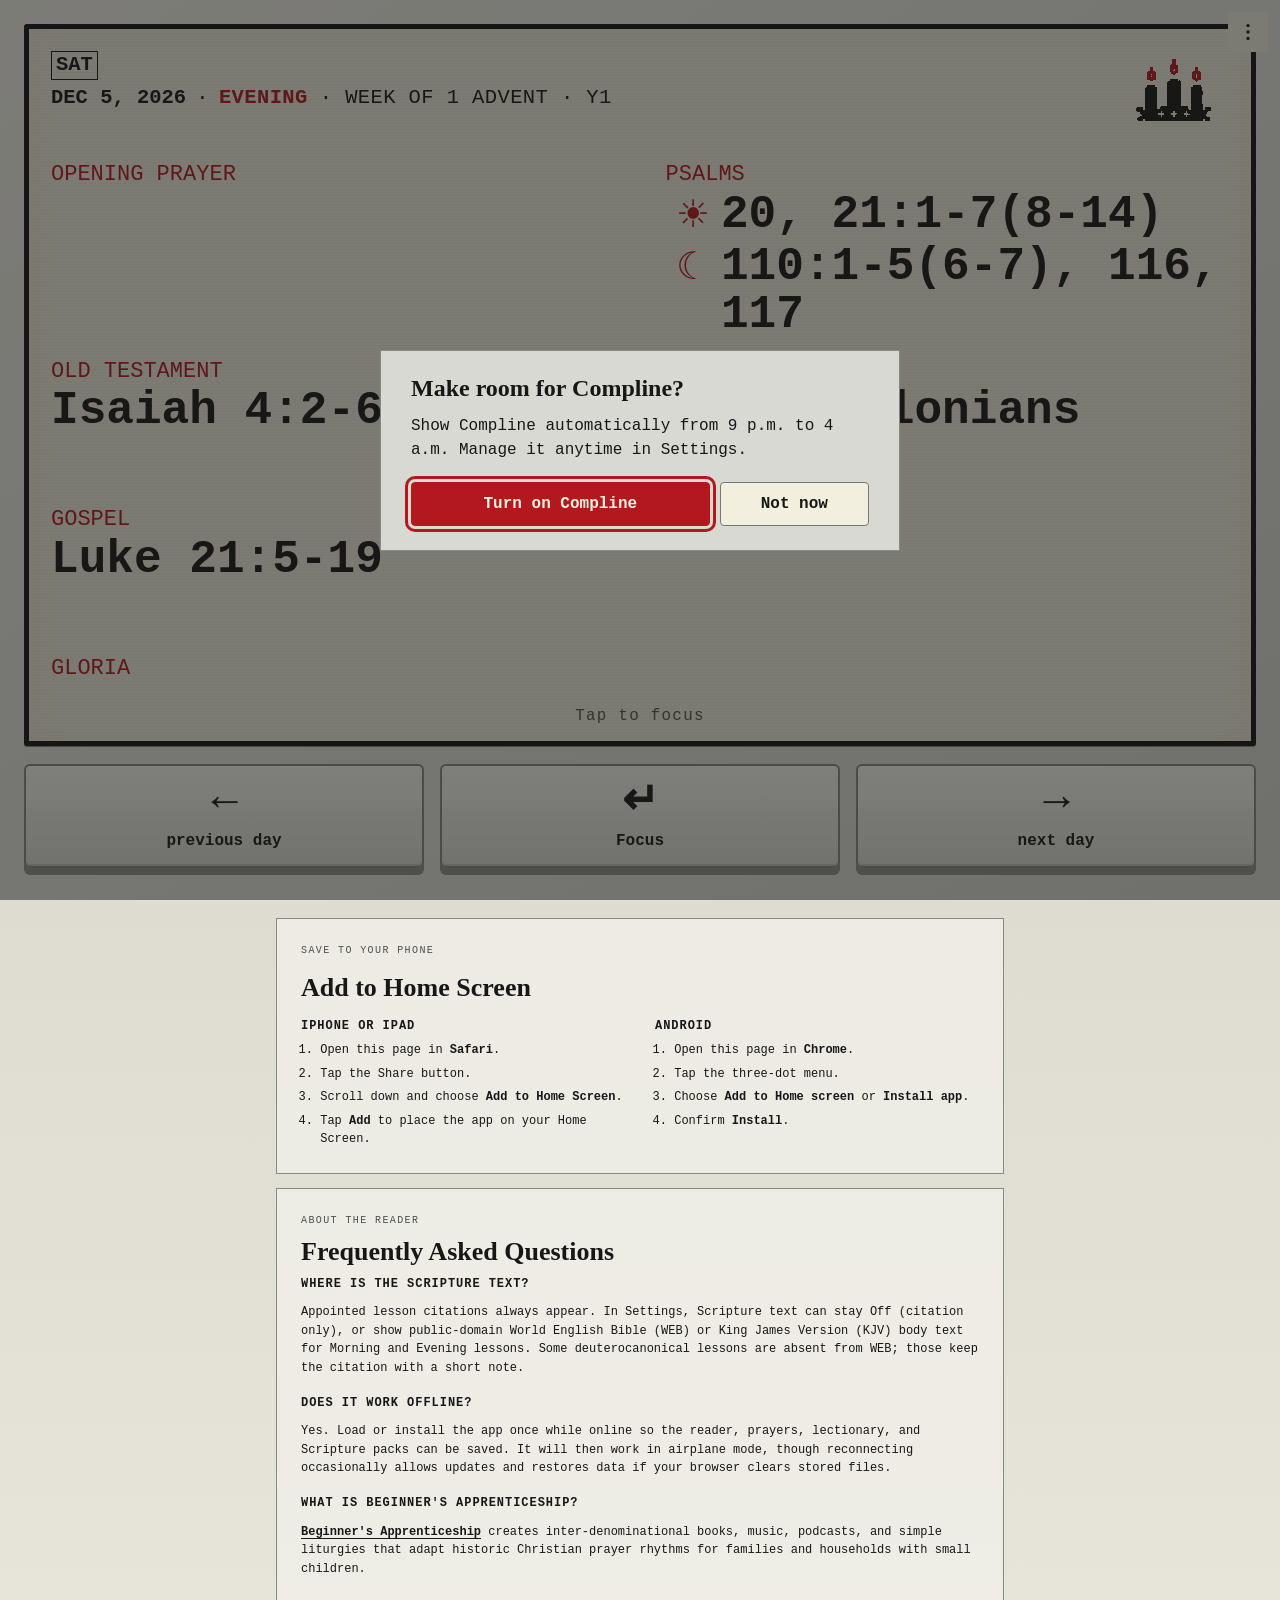
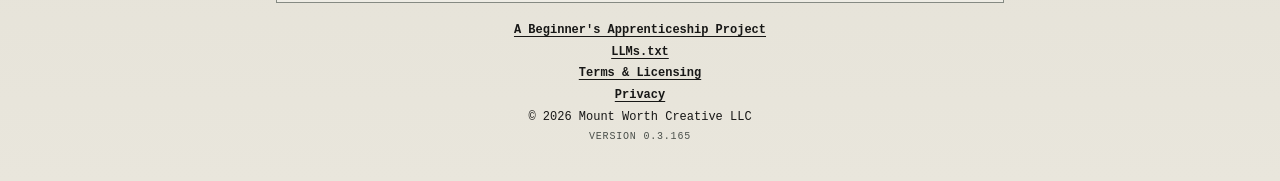
==== index.html @ 28594f00 "fix: keep the site footer reachable under the reader The footer lived inside the hidden settings pag" ====
<!doctype html>
<html lang="en">
<head>
  <meta charset="utf-8">
  <meta name="viewport" content="width=device-width,initial-scale=1,viewport-fit=cover">
  <meta name="theme-color" content="#171716">
  <meta name="apple-mobile-web-app-capable" content="yes">
  <meta name="apple-mobile-web-app-status-bar-style" content="black">
  <meta name="apple-mobile-web-app-title" content="Simple Liturgy">
  <script>
    (() => {
      try {
        const standalone = window.matchMedia("(display-mode: standalone)").matches
          || window.matchMedia("(display-mode: fullscreen)").matches
          || window.navigator.standalone === true;
        if (standalone) document.documentElement.dataset.standalone = "";
      } catch {}
    })();
  </script>
  <meta name="description" content="Read the BCP 1979 Daily Office lectionary and daily prayers in a focused, offline-ready web app.">
  <link rel="canonical" href="https://simpleliturgy.com/">
  <meta property="og:type" content="website">
  <meta property="og:site_name" content="Simple Liturgy">
  <meta property="og:title" content="Simple Liturgy | BCP 1979 Daily Office Reader">
  <meta property="og:description" content="Read the BCP 1979 Daily Office lectionary and daily prayers in a focused, offline-ready web app.">
  <meta property="og:url" content="https://simpleliturgy.com/">
  <meta property="og:image" content="https://simpleliturgy.com/assets/og-simple-liturgy.png?v=3">
  <meta property="og:image:type" content="image/png">
  <meta property="og:image:width" content="1200">
  <meta property="og:image:height" content="630">
  <meta property="og:image:alt" content="Simplified Simple Liturgy reader showing Psalms, Old Testament, New Testament, and Gospel citations">
  <meta name="twitter:card" content="summary_large_image">
  <meta name="twitter:title" content="Simple Liturgy | BCP 1979 Daily Office Reader">
  <meta name="twitter:description" content="Read the BCP 1979 Daily Office lectionary and daily prayers in a focused, offline-ready web app.">
  <meta name="twitter:image" content="https://simpleliturgy.com/assets/og-simple-liturgy.png?v=3">
  <meta name="twitter:image:alt" content="Simplified Simple Liturgy reader showing Psalms, Old Testament, New Testament, and Gospel citations">
  <title>Simple Liturgy | BCP 1979 Daily Office Reader</title>
  <link rel="manifest" href="./manifest.webmanifest?v=0.3.165">
  <link rel="apple-touch-icon" sizes="180x180" href="./apple-touch-icon.png?v=0.3.165">
  <link rel="icon" href="./icon.svg?v=0.3.165" type="image/svg+xml">
  <link rel="stylesheet" href="./design-tokens.css?v=0.3.165">
  <link rel="stylesheet" href="./app.css?v=0.3.165">
</head>
<body>
  <div class="ios-pwa-status-strip" aria-hidden="true"></div>
  <svg class="reader-art-filters" width="0" height="0" aria-hidden="true" focusable="false">
    <defs>
      <filter id="reader-art-palette" x="-10%" y="-10%" width="120%" height="120%" color-interpolation-filters="sRGB">
        <feColorMatrix in="SourceGraphic" type="matrix" values="
          0 0 0 0 0
          0 0 0 0 0
          0 0 0 0 0
          3 -1.5 -1.5 0 0
        " result="red-chroma"/>
        <feComponentTransfer in="red-chroma" result="red-class">
          <feFuncA type="discrete" tableValues="0 1 1 1 1"/>
        </feComponentTransfer>
        <feComposite in="red-class" in2="SourceAlpha" operator="in" result="red-mask"/>
        <feComposite in="SourceAlpha" in2="red-mask" operator="out" result="ink-mask"/>
        <feFlood class="reader-art-ink-color" result="ink-color"/>
        <feComposite in="ink-color" in2="ink-mask" operator="in" result="ink-layer"/>
        <feFlood class="reader-art-red-color" result="red-color"/>
        <feComposite in="red-color" in2="red-mask" operator="in" result="red-layer"/>
        <feMerge>
          <feMergeNode in="ink-layer"/>
          <feMergeNode in="red-layer"/>
        </feMerge>
      </filter>
    </defs>
  </svg>
  <main class="app-shell" id="settings-page" hidden>
    <header class="app-bar">
      <div>
        <p class="eyebrow">BCP 1979 · Daily Office</p>
        <h1>Simple Liturgy</h1>
      </div>
      <div class="app-actions">
        <button class="icon-button" id="install-button" type="button" hidden>Save app</button>
        <button class="icon-button reader-launch" id="open-reader-button" type="button">Open reader</button>
      </div>
    </header>

    <section class="feast-browser" id="feast-browser" aria-labelledby="feast-browser-title" hidden>
      <header class="feast-browser-header">
        <button class="icon-button feast-browser-back" id="close-feast-browser" type="button">← Settings</button>
        <div>
          <p class="eyebrow">Liturgical calendar</p>
          <h2 id="feast-browser-title">Upcoming feast days</h2>
        </div>
      </header>
      <p class="feast-browser-intro">Browse church feasts and major seasonal days from today forward. Choose one to open its readings in the reader.</p>
      <div class="feast-list" id="feast-list"></div>
      <p class="settings-note" id="feast-list-status" role="status"></p>
    </section>

    <section class="settings-card appearance-settings" aria-labelledby="appearance-title">
      <p class="eyebrow">Preferences</p>
      <h2 id="appearance-title">Appearance</h2>
      <fieldset class="settings-options theme-options">
        <legend>Color theme</legend>
        <label><input type="radio" name="theme" value="light"> <span>Light</span></label>
        <label><input type="radio" name="theme" value="dark"> <span>Dark</span></label>
        <label><input type="radio" name="theme" value="system" checked> <span>System</span></label>
      </fieldset>
      <p class="settings-note">System follows your device appearance automatically.</p>
    </section>

    <section class="settings-card timed-office-settings" aria-labelledby="liturgies-settings-title">
      <p class="eyebrow" id="liturgies-settings-title">Liturgies</p>
      <div class="timed-office-options">
        <div class="timed-office-option prayer-format-settings" aria-labelledby="prayer-format-title">
          <h2 id="prayer-format-title">Morning and Evening Prayer</h2>
          <p class="settings-note">Choose one format for both offices. Noonday and Compline remain separate below.</p>
          <fieldset class="settings-options prayer-format-options">
            <legend>Morning and Evening Prayer format</legend>
            <label><input type="radio" name="prayer-format" value="simple" checked> <span>Simple</span></label>
            <label><input type="radio" name="prayer-format" value="full"> <span>Traditional</span></label>
          </fieldset>
          <p class="settings-note">Simple keeps the concise prayer-and-readings backbone.</p>
          <p class="settings-note">Traditional follows the complete Rite II office automatically, including an offline copy when it is ready.</p>
          <p class="settings-note" id="prayer-format-status" aria-live="polite" hidden></p>
          <div class="prayer-format-previews" aria-label="Preview Simple and Traditional Morning and Evening Prayer">
            <div class="prayer-format-preview-group" role="group" aria-label="Preview Simple Morning and Evening Prayer">
              <p class="prayer-format-preview-label">Preview Simple</p>
              <button class="settings-action" id="preview-simple-morning" type="button" aria-label="Preview Simple Morning">Morning</button>
              <button class="settings-action" id="preview-simple-evening" type="button" aria-label="Preview Simple Evening">Evening</button>
            </div>
            <div class="prayer-format-preview-group" role="group" aria-label="Preview Traditional Morning and Evening Prayer">
              <p class="prayer-format-preview-label">Preview Traditional</p>
              <button class="settings-action" id="preview-traditional-morning" type="button" aria-label="Preview Traditional Morning">Morning</button>
              <button class="settings-action" id="preview-traditional-evening" type="button" aria-label="Preview Traditional Evening">Evening</button>
            </div>
          </div>
          <button class="settings-action" id="retry-full-office" type="button" hidden>Retry Traditional Office</button>
        </div>
        <div class="timed-office-option">
          <label class="settings-switch" for="noonday-enabled">
            <span class="settings-switch-copy">
              <strong>Use Noonday Prayer</strong>
              <span>Automatically show it from 10:00 a.m. to 2:00 p.m. in your device’s local time.</span>
            </span>
            <input id="noonday-enabled" type="checkbox" role="switch">
          </label>
          <p class="settings-note">Follows the <a href="https://www.bcponline.org/DailyOffice/noonday.html" target="_blank" rel="noopener noreferrer">BCP 1979 Order of Service for Noonday</a>.</p>
          <button class="settings-action" id="preview-noonday" type="button">Preview</button>
        </div>
        <div class="timed-office-option">
          <label class="settings-switch" for="compline-enabled">
            <span class="settings-switch-copy">
              <strong>Use Compline</strong>
              <span>Automatically show it from 9:00 p.m. to 4:00 a.m. in your device’s local time.</span>
            </span>
            <input id="compline-enabled" type="checkbox" role="switch">
          </label>
          <p class="settings-note">Follows the <a href="https://www.bcponline.org/DailyOffice/compline.html" target="_blank" rel="noopener noreferrer">BCP 1979 Order for Compline</a>.</p>
          <button class="settings-action" id="preview-compline" type="button">Preview</button>
        </div>
      </div>
    </section>

    <section class="settings-card scripture-settings" id="scripture-settings" aria-labelledby="scripture-settings-title">
      <p class="eyebrow">Reader</p>
      <h2 id="scripture-settings-title">Scripture text</h2>
      <fieldset class="settings-options scripture-options">
        <legend>Scripture translation</legend>
        <label><input type="radio" name="scripture-mode" value="off" checked> <span>Off</span></label>
        <label><input type="radio" name="scripture-mode" value="web"> <span>Simple (WEB)</span></label>
        <label><input type="radio" name="scripture-mode" value="kjv"> <span>Traditional (KJV)</span></label>
      </fieldset>
      <p class="settings-note">Applies to Morning and Evening appointed Psalms and lessons in both Simple and Traditional Prayer. Off keeps the citation only. WEB and KJV stay available offline after install. When Scripture is on, Psalm body text follows morning/evening by time of day; overview grouping still follows your Psalm display setting. Pages auto-fit the screen; tap the edges to turn pages.</p>
    </section>

    <section class="settings-card psalm-settings" aria-labelledby="psalm-settings-title">
      <p class="eyebrow">Reader</p>
      <h2 id="psalm-settings-title">Simple Liturgy Psalms</h2>
      <fieldset class="settings-options psalm-options">
        <legend>Psalm display</legend>
        <label><input type="radio" name="psalm-display" value="together" checked> <span>Together</span></label>
        <label><input type="radio" name="psalm-display" value="by-time-of-day"> <span>By time of day</span></label>
      </fieldset>
      <p class="settings-note">Applies to Simple format overview grouping. Midnight to noon shows Morning Psalms; noon to midnight shows Evening Psalms. When WEB or KJV is selected, overview can stay Together while Psalm body text still follows time of day.</p>
    </section>

    <section class="settings-card prayer-schedule-settings" aria-labelledby="prayer-schedule-title">
      <p class="eyebrow">Rule of life</p>
      <h2 id="prayer-schedule-title">Prayer reminders</h2>
      <p>Choose a local time for each office. Timed-office schedules appear when their reader office is enabled.</p>
      <div class="prayer-time-groups">
        <div class="prayer-time-row" data-prayer-reminder-row="morning">
          <label for="prayer-reminder-morning">Morning Prayer</label>
          <select class="prayer-time-select" id="prayer-reminder-morning" data-prayer-office="morning">
            <option value="off">Off</option>
            <option value="05:00">5 a.m.</option>
            <option value="06:00">6 a.m.</option>
            <option value="07:00">7 a.m.</option>
            <option value="08:00">8 a.m.</option>
          </select>
        </div>
        <div class="prayer-time-row" data-prayer-reminder-row="noonday">
          <label for="prayer-reminder-noonday">Noonday Prayer</label>
          <select class="prayer-time-select" id="prayer-reminder-noonday" data-prayer-office="noonday">
            <option value="off">Off</option>
            <option value="11:00">11 a.m.</option>
            <option value="12:00">Noon</option>
            <option value="13:00">1 p.m.</option>
          </select>
        </div>
        <div class="prayer-time-row" data-prayer-reminder-row="evening">
          <label for="prayer-reminder-evening">Evening Prayer</label>
          <select class="prayer-time-select" id="prayer-reminder-evening" data-prayer-office="evening">
            <option value="off">Off</option>
            <option value="18:00">6 p.m.</option>
            <option value="19:00">7 p.m.</option>
            <option value="20:00">8 p.m.</option>
            <option value="21:00">9 p.m.</option>
          </select>
        </div>
        <div class="prayer-time-row" data-prayer-reminder-row="compline">
          <label for="prayer-reminder-compline">Compline</label>
          <select class="prayer-time-select" id="prayer-reminder-compline" data-prayer-office="compline">
            <option value="off">Off</option>
            <option value="21:00">9 p.m.</option>
            <option value="22:00">10 p.m.</option>
            <option value="23:00">11 p.m.</option>
          </select>
        </div>
      </div>
      <p class="settings-note">Calendar owns these recurring events. Change or delete them there before importing a replacement. Importing another file can create duplicates.</p>
      <button class="settings-action" id="create-prayer-reminders" type="button">Create calendar reminders</button>
      <p class="settings-note" id="prayer-reminder-status" aria-live="polite">Your calendar may ask you to import the file separately.</p>
      <p class="settings-note" id="prayer-import-help" hidden>Open the downloaded file with a compatible calendar. Google Calendar imports saved files from <a href="https://support.google.com/calendar/answer/37118" target="_blank" rel="noopener noreferrer">calendar.google.com on a computer</a>.</p>
    </section>

    <section class="settings-card feast-links-settings" aria-labelledby="feast-links-title">
      <p class="eyebrow">Feast days</p>
      <h2 id="feast-links-title">Feast day links</h2>
      <label class="settings-switch" for="feast-links-enabled">
        <span class="settings-switch-copy">
          <strong>Show “About” links</strong>
          <span>Open Wikipedia articles below opening prayers on church feast days.</span>
        </span>
        <input id="feast-links-enabled" type="checkbox" role="switch" checked>
      </label>
      <button class="settings-action" id="browse-feast-days" type="button">Browse feast days…</button>
    </section>

    <section class="settings-card shortcuts-settings" aria-labelledby="shortcuts-title">
      <p class="eyebrow">Controls</p>
      <h2 id="shortcuts-title">Shortcuts</h2>
      <div class="desktop-shortcuts" aria-label="Desktop keyboard shortcuts">
        <div><kbd>←</kbd><span>Previous day or reading</span></div>
        <div><kbd>→</kbd><span>Next day or reading</span></div>
        <div><kbd>Enter</kbd><span>Enter or advance focus mode</span></div>
        <div><kbd>↑</kbd><span>Return to overview</span></div>
        <div><kbd>↓</kbd><span>Start focus mode</span></div>
        <div><kbd>↑ ↑</kbd><span>Return to today from overview</span></div>
        <div><kbd>↓ ↓</kbd><span>Return to Opening Prayer in focus</span></div>
      </div>
      <div class="mobile-shortcuts" aria-label="Mobile tap and swipe controls">
        <div><strong>Tap left or right edge</strong><span>Move backward or forward</span></div>
        <div><strong>Swipe left or right</strong><span>Move between days or focused readings</span></div>
        <div><strong>Tap the middle</strong><span>Start or advance focus mode</span></div>
        <div><strong>Tap the date</strong><span>Return to today and overview</span></div>
      </div>
    </section>

    <section class="settings-card share-settings" aria-labelledby="share-title">
      <p class="eyebrow">Send to someone</p>
      <h2 id="share-title">Share Simple Liturgy</h2>
      <p>Open your device's share sheet to send the reader to someone else.</p>
      <button class="settings-action" id="share-button" type="button">
        <svg class="share-sheet-icon" viewBox="0 0 24 24" aria-hidden="true">
          <path d="M12 15V3m0 0L8 7m4-4 4 4"/>
          <path d="M8 10H6a2 2 0 0 0-2 2v7a2 2 0 0 0 2 2h12a2 2 0 0 0 2-2v-7a2 2 0 0 0-2-2h-2"/>
        </svg>
        <span>Share Simple Liturgy</span>
      </button>
      <p class="settings-note" id="share-status" aria-live="polite">If native sharing is unavailable, the link will be copied instead.</p>
    </section>

    <section class="settings-card feedback-settings" aria-labelledby="feedback-title">
      <p class="eyebrow">Get in touch</p>
      <h2 id="feedback-title">Feedback</h2>
      <p>Questions, corrections, or ideas are welcome at <a href="mailto:simpleliturgy@mtworth.co">simpleliturgy@mtworth.co</a>.</p>
    </section>

    <section class="settings-card analytics-settings" aria-labelledby="analytics-settings-title">
      <p class="eyebrow">Privacy first</p>
      <h2 id="analytics-settings-title">Anonymous analytics</h2>
      <p>The only data we track is anonymous—roughly, “somebody somewhere used the app somehow.” No names, accounts, cookies, custom events, or cross-site profiles.</p>
      <label class="settings-switch" for="analytics-enabled">
        <span class="settings-switch-copy">
          <strong>Share anonymous usage</strong>
          <span>Allow one anonymous page-view signal when a page opens.</span>
        </span>
        <input id="analytics-enabled" data-analytics-toggle type="checkbox" role="switch" checked>
      </label>
      <p class="settings-note" data-analytics-status aria-live="polite">Checking analytics preference…</p>
    </section>
  </main>

  <section class="reader" aria-label="Simple Liturgy reader">
    <button class="reader-menu" id="reader-menu" type="button" aria-label="Open settings">
      <svg viewBox="0 0 24 24" aria-hidden="true">
        <circle cx="12" cy="5" r="1.8"/>
        <circle cx="12" cy="12" r="1.8"/>
        <circle cx="12" cy="19" r="1.8"/>
      </svg>
    </button>
    <div class="device-screen" id="device-screen">
      <div class="screen-copy" id="screen" aria-live="polite">Loading readings…</div>
    </div>

    <button class="install-tooltip" id="install-tooltip" type="button" aria-label="Dismiss Add to Home Screen instructions">
      <span>Tap</span>
      <svg class="share-sheet-icon" viewBox="0 0 24 24" role="img" aria-label="Share">
        <path d="M12 15V3m0 0L8 7m4-4 4 4"/>
        <path d="M8 10H6a2 2 0 0 0-2 2v7a2 2 0 0 0 2 2h12a2 2 0 0 0 2-2v-7a2 2 0 0 0-2-2h-2"/>
      </svg>
      <span>then <strong>Add to Home Screen</strong></span>
    </button>

    <div class="navigation-controls" aria-label="Reader controls">
      <button id="previous-control" data-event="PREV_DAY" type="button"><kbd aria-hidden="true">←</kbd><span>previous day</span></button>
      <button id="center-control" data-event="FOCUS" type="button" aria-label="Enter focus mode"><kbd aria-hidden="true">↵</kbd><span>Focus</span></button>
      <button id="next-control" data-event="NEXT_DAY" type="button"><kbd aria-hidden="true">→</kbd><span>next day</span></button>
    </div>
  </section>

  <footer class="app-footer">
    <section class="install-guide" aria-labelledby="install-guide-title">
      <p class="eyebrow">Save to your phone</p>
      <h2 id="install-guide-title">Add to Home Screen</h2>
      <div class="platform-steps">
        <div>
          <h3>iPhone or iPad</h3>
          <ol>
            <li>Open this page in <strong>Safari</strong>.</li>
            <li>Tap the Share button.</li>
            <li>Scroll down and choose <strong>Add to Home Screen</strong>.</li>
            <li>Tap <strong>Add</strong> to place the app on your Home Screen.</li>
          </ol>
        </div>
        <div>
          <h3>Android</h3>
          <ol>
            <li>Open this page in <strong>Chrome</strong>.</li>
            <li>Tap the three-dot menu.</li>
            <li>Choose <strong>Add to Home screen</strong> or <strong>Install app</strong>.</li>
            <li>Confirm <strong>Install</strong>.</li>
          </ol>
        </div>
      </div>
    </section>
    <section class="faq-guide" aria-labelledby="faq-guide-title">
      <p class="eyebrow">About the reader</p>
      <h2 id="faq-guide-title">Frequently Asked Questions</h2>
      <div class="faq-list">
        <article>
          <h3>Where is the Scripture text?</h3>
          <p>Appointed lesson citations always appear. In Settings, Scripture text can stay Off (citation only), or show public-domain World English Bible (WEB) or King James Version (KJV) body text for Morning and Evening lessons. Some deuterocanonical lessons are absent from WEB; those keep the citation with a short note.</p>
        </article>
        <article>
          <h3>Does it work offline?</h3>
          <p>Yes. Load or install the app once while online so the reader, prayers, lectionary, and Scripture packs can be saved. It will then work in airplane mode, though reconnecting occasionally allows updates and restores data if your browser clears stored files.</p>
        </article>
        <article>
          <h3>What is Beginner's Apprenticeship?</h3>
          <p><a href="https://beginnersapprenticeship.com/about">Beginner's Apprenticeship</a> creates inter-denominational books, music, podcasts, and simple liturgies that adapt historic Christian prayer rhythms for families and households with small children.</p>
        </article>
      </div>
    </section>
    <div class="project-credit">
      <p><a href="https://beginnersapprenticeship.com">A Beginner's Apprenticeship Project</a></p>
      <p class="llms-credit"><a href="./llms.txt">LLMs.txt</a></p>
      <p><a href="./terms.html">Terms &amp; Licensing</a></p>
      <p><a href="./privacy.html">Privacy</a></p>
      <p>&copy; 2026 Mount Worth Creative LLC</p>
      <p class="app-version" id="app-version" aria-label="App version"></p>
    </div>
  </footer>

  <dialog class="onboarding-sheet" id="timed-office-onboarding" aria-labelledby="timed-office-onboarding-title" aria-describedby="timed-office-onboarding-description">
    <form method="dialog">
      <h2 id="timed-office-onboarding-title"></h2>
      <p id="timed-office-onboarding-description"></p>
      <div class="onboarding-sheet-actions">
        <button class="onboarding-sheet-enable" id="enable-timed-office" value="enable" type="submit"></button>
        <button id="dismiss-timed-office" value="dismiss" type="submit">Not now</button>
      </div>
    </form>
  </dialog>

  <dialog id="install-dialog" aria-labelledby="install-dialog-title">
    <form method="dialog">
      <p class="eyebrow">Save to your phone</p>
      <h2 id="install-dialog-title">Add to Home Screen</h2>
      <div class="dialog-steps">
        <p><strong>iPhone or iPad:</strong> Open this page in Safari, tap Share, choose <strong>Add to Home Screen</strong>, then tap Add.</p>
        <p><strong>Android:</strong> Open this page in Chrome, open the three-dot menu, choose <strong>Add to Home screen</strong> or <strong>Install app</strong>, then confirm.</p>
        <p>After saving, open the reader and rotate your phone whenever you want the landscape layout.</p>
      </div>
      <button value="close" type="submit">Got it</button>
    </form>
  </dialog>

  <script type="module" src="./app.js?v=0.3.165"></script>
</body>
</html>
---- design-tokens.css ----
:root {
  color-scheme: light;

  --font-family-ui: ui-monospace, "SFMono-Regular", Consolas, monospace;
  --font-family-display: Georgia, "Times New Roman", serif;
  --font-family-reader: var(--font-family-ui);
  --font-weight-regular: 400;
  --font-weight-medium: 500;
  --font-weight-semibold: 600;
  --font-weight-bold: 700;
  --font-weight-extrabold: 800;
  --font-weight-black: 900;
  --font-weight-reader-content: var(--font-weight-extrabold);

  --type-eyebrow: 10px;
  --type-app-title: clamp(18px, 4.6vw, 27px);
  --type-section-title: clamp(20px, 4.6vw, 26px);
  --type-dialog-title: 24px;
  --type-ui-control: 11px;
  --type-footer: 12px;
  --type-reader-base: clamp(13px, 3vw, 20px);
  --type-reader-header: .72em;
  --type-reader-date: 1em;
  --type-reader-label: .72em;
  --type-reader-banner: var(--type-reader-date);
  --type-reader-citation: .92em;
  --type-reader-subtitle: var(--type-reader-label);
  --type-reader-footnote: var(--type-reader-label);
  --type-reader-focus-label: var(--type-reader-label);
  --type-reader-focus-citation: clamp(30px, 8vw, 52px);
  --type-reader-prayer: clamp(20px, 4.8vw, 34px);
  --type-reader-noonday: clamp(20px, 4.8vw, 30px);
  --type-reader-scripture: clamp(16px, 3.84vw, 24px);
  --type-reader-aside: .88em;
  --type-reader-symbol: .82em;
  --type-reader-warning: .62em;
  --type-reader-hint: .62em;
  --type-today-chevron: 1.18em;
  --type-control-glyph: clamp(28px, 6vw, 44px);
  --type-control-label: clamp(11px, 2.4vw, 16px);
  --space-reading-group: 20px;
  --size-reader-art-cell-portrait: clamp(48px, 14vw, 58px);
  --size-reader-art-icon-portrait: clamp(42px, 12vw, 50px);
  --size-reader-art-icon-landscape: clamp(56px, min(7vw, 9vh), 112px);
  --space-reader-art-gap-landscape: clamp(6px, 1.2vw, 22px);

  --color-bwr-black: #171716;
  --color-bwr-paper: #f2efdf;
  --color-bwr-red: #b3181e;
  --color-bwr-red-bright: #ff4d57;
  --color-white: #fff;
  --screen-ink: var(--color-bwr-black);
  --screen-paper: var(--color-bwr-paper);
  --ink: var(--screen-ink);
  --paper: var(--screen-paper);
  --red: var(--color-bwr-red);
  --paper-shadow: #d8d2bb;
  --paper-texture-opacity: .22;
  --paper-texture-strength: 12%;
  --app-background: #e9e6dc;
  --app-background-deep: #d3d0c5;
  --app-text: var(--color-bwr-black);
  --shell: #d7d9d2;
  --shell-raised: #f1f0e9;
  --line: #858a83;
  --control: #f8f7f1;
  --control-deep: #d9dcd5;
  --control-text: var(--color-bwr-black);
  --control-selected-border: var(--red);
  --control-selected-accent: var(--red);
  --control-shadow: #8d928b;
  --eyebrow: #4b504b;
  --screen-border: #141614;
  --dialog-border: #777;
  --dialog-backdrop: #17171688;
  --reader-shadow: 0 24px 70px #0004, inset 0 1px #ffffff36;
  --control-shadow-rest: inset 0 2px #ffffff24, inset 0 -2px #00000020, 0 7px 0 var(--control-shadow);
  --control-shadow-active: inset 0 2px #ffffff18, inset 0 -2px #00000018, 0 2px 0 var(--control-shadow);
  --landscape-screen-shadow: inset 0 0 24px #79745b30;

  font-family: var(--font-family-ui);
  background: var(--app-background);
}

:root[data-theme="dark"] {
  color-scheme: dark;
  --screen-ink: var(--color-bwr-paper);
  --screen-paper: var(--color-bwr-black);
  --red: var(--color-bwr-red-bright);
  --paper-shadow: #4b4a43;
  --paper-texture-opacity: .2;
  --paper-texture-strength: 10%;
  --app-background: #111311;
  --app-background-deep: #1b1e1b;
  --app-text: #f4f4ef;
  --shell: #202320;
  --shell-raised: #303430;
  --line: #555b55;
  --control: #202320;
  --control-deep: #111311;
  --control-text: #f4f4ef;
  --control-shadow: #0b0c0b;
  --eyebrow: #d7dcd7;
  --screen-border: #656961;
  --dialog-backdrop: #000b;
}

.reader .device-screen {
  --type-reader-base: clamp(18px, 2vw, 30px);
  --type-reader-prayer: clamp(24px, 3.4vw, 34px);
}

@media (max-width: 470px) {
  .device-screen { --type-reader-header: .68em; }
}

@media (min-width: 768px) and (min-height: 700px) {
  .device-screen {
    --type-reader-base: clamp(18px, 2.7cqi, 24px);
    --type-reader-label: clamp(12px, 1.8cqi, 16px);
    --type-reader-citation: clamp(20px, 3.5cqi, 28px);
  }

  .reader .device-screen {
    --type-reader-header: clamp(18px, 1.6vw, 28px);
    --type-reader-label: clamp(22px, 1.6vw, 30px);
    --type-reader-citation: clamp(40px, 3.6vw, 68px);
  }
}

@media (orientation: landscape) and (max-height: 700px) {
  .device-screen {
    --type-reader-base: clamp(19px, 5.2vh, 30px);
    --type-reader-header: clamp(11px, 2.5vh, 15px);
    --type-reader-date: clamp(13px, 3vh, 17px);
    --type-reader-label: .68em;
    --type-reader-banner: var(--type-reader-date);
    --type-reader-citation: 1.12em;
    --type-reader-focus-citation: clamp(46px, 13vh, 76px);
    --type-reader-prayer: clamp(20px, 5vh, 34px);
  }

  .reader .device-screen {
    --type-reader-base: clamp(20px, 5.2vh, 30px);
  }
}

@media (orientation: portrait) {
  .device-screen {
    --type-reader-label: clamp(13px, 3.5vw, 17px);
    --type-reader-citation: clamp(23px, 6.5vw, 34px);
    --type-reader-focus-label: clamp(16px, 4.8vw, 22px);
    --type-reader-focus-citation: clamp(28px, 7.2vw, 44px);
    --space-reader-section: 24px;
    --space-reading-group: 24px;
  }
}

@media (orientation: portrait) and (max-width: 767px),
  (orientation: portrait) and (hover: none) and (pointer: coarse) {
  .device-screen { --type-reader-header: clamp(13px, 3.5vw, 17px); }
}
---- app.css ----
:root {
  background: var(--app-background);
  -webkit-tap-highlight-color: transparent;
  touch-action: manipulation;
}

* { box-sizing: border-box; }
[hidden] { display: none !important; }

html, body { min-height: 100%; margin: 0; background: var(--app-background); }

/* iOS 27 PWA: sample a solid color at the top edge so WebKit can hide the
   system scroll-edge blur. background-clip:text keeps the strip unpainted.
   Also used with the one-shot blur panel kick for installs that still carry
   an old black-translucent home-screen status-bar style. */
.ios-pwa-status-strip,
.ios-pwa-blur-cover,
.ios-pwa-blur-panel { display: none; }

@supports (-webkit-touch-callout: none) {
  :root[data-standalone] .ios-pwa-status-strip,
  .installed-pwa .ios-pwa-status-strip {
    display: block;
    position: fixed;
    top: 0;
    left: 0;
    right: 0;
    height: 11px;
    z-index: 2147483647;
    pointer-events: none;
    background-color: var(--paper);
    -webkit-background-clip: text;
    background-clip: text;
  }

  :root[data-standalone] .ios-pwa-blur-cover,
  .installed-pwa .ios-pwa-blur-cover {
    display: block;
    position: fixed;
    inset: 0;
    z-index: 2147483646;
    pointer-events: none;
    background: rgb(255 255 255 / 0.01);
    opacity: 0;
  }

  :root[data-standalone] .ios-pwa-blur-cover.is-on,
  .installed-pwa .ios-pwa-blur-cover.is-on { opacity: 1; }

  :root[data-standalone] .ios-pwa-blur-panel,
  .installed-pwa .ios-pwa-blur-panel {
    display: block;
    position: fixed;
    top: 0;
    right: 0;
    bottom: 0;
    width: 90%;
    height: 100%;
    z-index: 2147483647;
    pointer-events: none;
    background: rgb(255 255 255 / 0.01);
    transform: translateX(110%);
    transition: transform .3s;
  }

  :root[data-standalone] .ios-pwa-blur-panel.is-in,
  .installed-pwa .ios-pwa-blur-panel.is-in { transform: translateX(0); }
}

body {
  min-height: 100dvh;
  overflow-x: hidden;
  color: var(--app-text);
  background:
    radial-gradient(circle at 50% -20%, var(--shell-raised) 0, transparent 45%),
    linear-gradient(180deg, var(--app-background-deep), var(--app-background));
}

html.settings-open,
html.settings-open body {
  background: var(--paper);
}

html.settings-open body {
  color: var(--ink);
}

button { font: inherit; }

.app-shell {
  width: min(100%, 760px);
  min-height: 100dvh;
  margin: 0 auto;
  padding: max(16px, env(safe-area-inset-top)) max(16px, env(safe-area-inset-right)) max(18px, env(safe-area-inset-bottom)) max(16px, env(safe-area-inset-left));
  display: flex;
  flex-direction: column;
  gap: 18px;
}

.app-bar { display: flex; align-items: center; justify-content: space-between; gap: 12px; }
.eyebrow { margin: 0 0 5px; color: var(--eyebrow); font-size: var(--type-eyebrow); letter-spacing: .14em; text-transform: uppercase; }
h1 { margin: 0; font: var(--font-weight-semibold) var(--type-app-title) var(--font-family-display); }
.app-bar > div:first-child { min-width: 0; }
.app-actions { display: flex; align-items: center; justify-content: flex-end; gap: 8px; }

.icon-button {
  display: inline-flex;
  align-items: center;
  justify-content: center;
  min-height: 34px;
  border: 1px solid var(--line);
  border-radius: 0;
  background: var(--control);
  color: var(--control-text);
  padding: 8px 10px;
  font-size: var(--type-ui-control);
}

.icon-button { cursor: pointer; }
.icon-button[hidden] { display: none; }
.reader-launch { font-weight: var(--font-weight-bold); }

.reader {
  position: relative;
  min-width: 0;
  display: flex;
  width: 100%;
  min-height: 100svh;
  height: 100svh;
  flex-direction: column;
  justify-content: stretch;
  gap: clamp(12px, 2vh, 20px);
  padding: clamp(12px, 2vw, 24px);
  border: 0;
  border-radius: 0;
  background: linear-gradient(145deg, var(--shell-raised), var(--shell));
  box-shadow: none;
}

.reader-menu {
  position: absolute;
  z-index: 6;
  top: var(--reader-top, max(12px, calc(env(safe-area-inset-top) + 6px)));
  right: var(--reader-right, max(12px, env(safe-area-inset-right)));
  display: grid;
  width: 40px;
  height: 40px;
  place-items: center;
  border: 0;
  border-radius: 3px;
  background: var(--paper);
  color: var(--ink);
  padding: 0;
  cursor: pointer;
}

.reader-menu svg {
  width: 22px;
  height: 22px;
  fill: currentColor;
}

.install-tooltip {
  position: absolute;
  z-index: 7;
  bottom: max(8px, env(safe-area-inset-bottom));
  left: 50%;
  display: none;
  align-items: center;
  gap: 7px;
  max-width: calc(100vw - 36px);
  border: 1px solid var(--line);
  border-radius: 8px;
  background: var(--paper);
  color: var(--ink);
  padding: 9px 12px;
  box-shadow: 0 5px 18px color-mix(in srgb, var(--ink) 18%, transparent);
  font-family: var(--font-family-ui);
  font-size: var(--type-ui-control);
  line-height: 1.25;
  cursor: pointer;
  pointer-events: auto;
  transform: translateX(-50%);
  white-space: nowrap;
}

.install-tooltip::after {
  content: "";
  position: absolute;
  bottom: -7px;
  left: 50%;
  width: 12px;
  height: 12px;
  border-right: 1px solid var(--line);
  border-bottom: 1px solid var(--line);
  background: var(--paper);
  transform: translateX(-50%) rotate(45deg);
}

.share-sheet-icon { width: 20px; height: 20px; flex: none; fill: none; stroke: currentColor; stroke-width: 1.8; stroke-linecap: round; stroke-linejoin: round; }

.device-screen {
  container-type: inline-size;
  position: relative;
  flex: 1;
  width: 100%;
  height: auto;
  min-height: 0;
  aspect-ratio: auto;
  overflow: hidden;
  border: 5px solid var(--screen-border);
  border-radius: 3px;
  background: var(--paper);
  color: var(--ink);
  box-shadow: inset 0 0 24px color-mix(in srgb, var(--paper-shadow) 28%, transparent), 0 1px var(--line);
  touch-action: pan-y;
}

.device-screen::after {
  content: "";
  position: absolute;
  inset: 0;
  pointer-events: none;
  opacity: var(--paper-texture-opacity);
  background-image: repeating-linear-gradient(0deg, transparent 0 2px, color-mix(in srgb, var(--screen-ink) var(--paper-texture-strength), transparent) 2px 3px);
}

.screen-copy {
  display: flex;
  flex-direction: column;
  height: 100%;
  padding: clamp(12px, 3vw, 22px);
  font-family: var(--font-family-reader);
  font-size: var(--type-reader-base);
  line-height: 1.25;
}

.full-office-loading {
  position: absolute;
  z-index: 4;
  inset: 0;
  display: grid;
  align-content: center;
  justify-items: center;
  gap: clamp(12px, 3vh, 20px);
  background: var(--paper);
  color: var(--ink);
  padding: clamp(24px, 8vw, 56px);
  text-align: center;
}

.full-office-loading-title {
  margin: 0;
  font-family: var(--font-family-reader);
  font-weight: var(--font-weight-bold);
  text-transform: uppercase;
  color: var(--red);
  font-size: var(--type-reader-header);
  letter-spacing: .06em;
}

.full-office-loading-copy {
  margin: 0;
  font-family: var(--font-family-reader);
  letter-spacing: 0;
}

.full-office-loading-copy {
  color: var(--eyebrow);
  font-size: var(--type-reader-footnote);
  font-weight: var(--font-weight-regular);
  line-height: 1.1;
}

.full-office-loading-bar {
  position: relative;
  display: grid;
  width: min(100%, 24rem);
  grid-template-columns: repeat(16, 1fr);
  gap: clamp(2px, .6vw, 4px);
  overflow: hidden;
  border: 0;
  padding: 0;
}

.full-office-loading-cell {
  aspect-ratio: 1 / 1.35;
  background: var(--ink);
}

.full-office-loading-bar::after {
  content: "";
  position: absolute;
  inset: 0 -1px 0 0;
  background: var(--paper);
  transform: scaleX(1);
  transform-origin: right;
  animation: full-office-loading-progress 3.2s steps(16, end) infinite;
}

@keyframes full-office-loading-progress {
  0%, 8% { transform: scaleX(1); }
  88%, 99.99% { transform: scaleX(0); }
  100% { transform: scaleX(1); }
}

.screen-header-copy {
  flex: none;
  min-height: clamp(46px, 11vw, 62px);
  padding-right: clamp(112px, 34%, 180px);
}
.header-summary { display: flex; flex-wrap: wrap; align-items: center; gap: 4px 7px; font-size: var(--type-reader-header); line-height: 1.2; text-transform: uppercase; }
.date-line { display: flex; width: fit-content; align-items: center; gap: 7px; border: 0; background: transparent; color: inherit; padding: 0; font-size: var(--type-reader-date); font-weight: var(--font-weight-bold); text-align: left; text-transform: uppercase; cursor: pointer; }
.header-primary, .header-secondary { display: contents; }
.weekday-line { display: contents; }
.weekday { border: 1px solid currentColor; padding: 1px 4px; font-weight: var(--font-weight-bold); }
.today-chevron { color: var(--red); font-size: var(--type-today-chevron); font-weight: var(--font-weight-black); line-height: 1; }
.today-chevron-before { margin-right: -3px; }
.today-chevron-after { margin-left: -3px; }
.date-value { display: inline-flex; max-width: 100%; align-items: baseline; column-gap: clamp(.3em, 1.2vw, .5em); white-space: nowrap; }
.service-separator { flex: none; color: var(--ink); font-weight: var(--font-weight-regular); }
.service-label { margin-left: 0; color: var(--red); font-weight: var(--font-weight-bold); letter-spacing: .02em; text-transform: uppercase; }
.meta { font-weight: var(--font-weight-regular); letter-spacing: .02em; }
.feast-banner { position: absolute; z-index: 2; top: clamp(13px, 3vw, 22px); right: clamp(13px, 3vw, 22px); width: fit-content; max-width: 48%; overflow: hidden; border: 1px solid var(--red); background: var(--red); color: var(--color-white); padding: 1px 4px; font-size: var(--type-reader-banner); font-weight: var(--font-weight-bold); text-overflow: ellipsis; text-transform: uppercase; letter-spacing: normal; white-space: nowrap; }
.focus-toolbar { display: grid; flex: none; min-height: 44px; grid-template-columns: 44px minmax(0, 1fr) 44px; align-items: center; column-gap: 8px; }
.focus-back, .focus-next { display: grid; width: 44px; height: 44px; place-items: center; border: 0; background: transparent; padding: 0; cursor: pointer; }
.focus-back { justify-self: start; color: var(--ink); }
.focus-next { justify-self: end; color: var(--red); }
.focus-back svg, .focus-next svg { width: 24px; height: 24px; fill: none; stroke: currentColor; stroke-width: 2.25; stroke-linecap: square; stroke-linejoin: miter; }
.focus-service-label { display: flex; align-items: center; justify-content: center; justify-self: center; min-width: 0; max-width: 100%; min-height: 28px; overflow: hidden; border: 1px solid var(--red); border-radius: 0; background: transparent; color: var(--red); padding: 4px clamp(10px, 3vw, 16px); font-size: var(--type-reader-label); font-weight: var(--font-weight-regular); letter-spacing: .06em; line-height: 1; text-align: center; text-overflow: ellipsis; text-transform: uppercase; white-space: nowrap; cursor: pointer; }
.focus-toolbar button:focus-visible { outline: 2px solid var(--red); outline-offset: 2px; }
.grid {
  display: grid;
  flex: 1;
  grid-template-columns: 1fr 1fr;
  align-content: start;
  align-items: start;
  gap: 9px 18px;
  margin-top: clamp(6px, 2vw, 12px);
}
.reading, .prayer-content { display: flex; min-width: 0; flex-direction: column; border: 0; background: transparent; color: var(--ink); padding: 0; text-align: left; cursor: pointer; }
.reading { justify-content: flex-end; }
.grid > .reading { align-items: flex-start; justify-content: flex-start; }
.overview-marker { display: flex; cursor: pointer; }
.prayer-amen { display: block; }
.reading span { display: block; }
.label { color: var(--red); font-size: var(--type-reader-label); font-weight: var(--font-weight-regular); text-transform: uppercase; }
.cite { min-height: 2.2em; margin-top: 2px; font-size: var(--type-reader-citation); font-weight: var(--font-weight-reader-content); line-height: 1.1; overflow-wrap: break-word; white-space: normal; }
.psalm-cite { display: flex !important; flex-direction: column; justify-content: flex-end; gap: .08em; }
.psalm-cite-single { min-height: 0; }
.psalm-office { display: grid !important; grid-template-columns: 1.2em minmax(0, 1fr); align-items: baseline; }
.office-icon { color: var(--red); font-size: var(--type-reader-symbol); font-weight: var(--font-weight-regular); text-align: center; }
.focus { min-height: 0; flex: 1; justify-content: center; margin-top: clamp(8px, 3vw, 18px); overflow: hidden; }
.focus .label { font-size: var(--type-reader-focus-label); }
.focus-cite { margin-top: 7px; max-width: 100%; font-size: var(--type-reader-focus-citation); font-weight: var(--font-weight-reader-content); line-height: 1.05; }
.overview-focus-hint, .focus-continue-hint { position: absolute; z-index: 3; bottom: max(14px, calc(env(safe-area-inset-bottom) + 6px)); left: 50%; color: var(--ink); font-size: var(--type-reader-hint); font-weight: var(--font-weight-regular); letter-spacing: .08em; opacity: .72; pointer-events: none; transform: translateX(-50%); white-space: nowrap; }
.install-tooltip-active .overview-focus-hint { display: none; }
.reader.focus-mode .install-tooltip { display: none !important; }
.prayer-focus { justify-content: center; cursor: default; }
.prayer-content { width: 100%; }
.prayer-text { display: block !important; margin-top: 8px; max-width: 100%; overflow: hidden; font-size: var(--type-reader-prayer); font-weight: var(--font-weight-reader-content); line-height: 1.22; overflow-wrap: break-word; }
.prayer-text.lords-prayer-text { max-width: min(36em, 100%); }
.noonday-grid .cite { min-height: 0; }
.full-office-grid {
  position: relative;
  flex: none;
  grid-template-columns: repeat(2, minmax(0, 1fr));
  grid-template-rows: repeat(8, auto);
  grid-auto-flow: column;
  gap: clamp(10px, 1.8vw, 16px) clamp(24px, 5vw, 48px);
}
.full-office-grid::before {
  position: absolute;
  inset-block: 0;
  left: 50%;
  width: 0;
  border-left: 1px dotted var(--red);
  content: "";
  pointer-events: none;
}
.full-office-grid .reading { padding: 2px 0; }
.full-office-grid .label { font-size: var(--type-reader-label); }
.noonday-focus { justify-content: flex-start; }
.noonday-text { font-size: var(--type-reader-noonday); line-height: 1.16; white-space: normal; }
.noonday-psalm-cite { font-size: var(--type-reader-noonday); }
.noonday-text .noonday-psalm-verses { display: grid; gap: .72em; white-space: normal; }
.noonday-text .timed-office-psalm-heading { display: grid; gap: .08em; padding-bottom: .12em; color: var(--ink); font-size: var(--type-reader-citation); font-weight: var(--font-weight-reader-content); letter-spacing: 0; line-height: 1.05; text-transform: none; }
.noonday-text .timed-office-psalm-subtitle { color: var(--eyebrow); font-size: var(--type-reader-subtitle); font-style: italic; font-weight: var(--font-weight-regular); letter-spacing: 0; text-transform: none; }
.noonday-text .noonday-liturgical-blocks { display: grid; gap: .72em; }
.noonday-prose-block { display: block; }
.timed-office-amen { display: inline !important; }
.noonday-text .timed-office-aside { display: flex; width: 100%; max-width: 24em; min-height: 3em; align-items: center; justify-content: center; justify-self: center; padding: clamp(22px, 5vw, 32px) clamp(16px, 4vw, 28px); border: 1px solid color-mix(in srgb, var(--ink) 38%, transparent); border-radius: 2px; background: color-mix(in srgb, var(--ink) 5%, transparent); color: var(--ink); font-size: var(--type-reader-aside); font-weight: var(--font-weight-semibold); line-height: 1.25; text-align: center; }
.noonday-text .noonday-psalm-verse { display: grid; grid-template-columns: 2.2em minmax(0, 1fr); align-items: start; }
.noonday-text.timed-office-numbered-verses .noonday-psalm-verse { grid-template-columns: 3.2em minmax(0, 1fr); }
.noonday-psalm-number { color: var(--red); font-weight: var(--font-weight-bold); }
.noonday-text .noonday-call-response { display: grid; gap: .12em; min-width: 0; font-weight: var(--font-weight-regular); }
.noonday-psalm-call { font-weight: var(--font-weight-regular); }
.noonday-psalm-response { padding-left: clamp(12px, 3vw, 22px); font-weight: var(--font-weight-reader-content); }
.noonday-subtitle { margin-top: 4px; font-size: var(--type-reader-noonday); font-style: italic; }
.timed-office-section-title { margin-top: 5px; font-size: var(--type-reader-citation); font-weight: var(--font-weight-reader-content); line-height: 1.05; }
.timed-office-section-subtitle { margin-top: 3px; color: var(--eyebrow); font-size: var(--type-reader-subtitle); font-style: italic; font-weight: var(--font-weight-regular); line-height: 1.1; }
.timed-office-section-cite { margin-top: 4px; font-size: var(--type-reader-subtitle); font-weight: var(--font-weight-reader-content); line-height: 1.1; }
.timed-office-scripture-heading { margin-top: 4px; color: var(--ink); font-size: var(--type-reader-focus-citation); font-weight: var(--font-weight-reader-content); line-height: 1.05; }
.timed-office-scripture-footnote { margin-top: .65em; color: var(--eyebrow); font-size: var(--type-reader-footnote); font-weight: var(--font-weight-regular); line-height: 1.1; }
.scripture-unavailable-note { margin-top: 8px; color: var(--eyebrow); font-size: var(--type-reader-citation); font-weight: var(--font-weight-regular); line-height: 1.35; font-style: italic; }
.scripture-lesson-text {
  overflow: hidden;
  font-size: var(--type-reader-scripture) !important;
  line-height: 1.18;
}
.scripture-lesson-text .noonday-psalm-verses {
  display: flex;
  flex-direction: column;
  gap: 0.72em;
}
.scripture-lesson-text .noonday-psalm-verse {
  display: flex;
  align-items: flex-start;
  column-gap: 0.22em;
  grid-template-columns: none;
}
.scripture-lesson-text .noonday-psalm-number {
  flex: 0 0 auto;
  min-width: 3ch;
  text-align: left;
}
.scripture-lesson-text .noonday-call-response {
  flex: 1 1 auto;
  min-width: 0;
}
.timed-office-gloria-text { font-weight: var(--font-weight-regular); }
.timed-office-leader-cue { font-weight: var(--font-weight-regular); }
.timed-office-closing-text { font-weight: var(--font-weight-regular); }
.noonday-response { margin-top: 12px; font-size: var(--type-reader-noonday); font-weight: var(--font-weight-reader-content); line-height: 1.16; }
.feast-about-link { position: relative; z-index: 4; align-self: flex-start; margin-top: 12px; color: var(--red); font-size: var(--type-reader-hint); font-weight: var(--font-weight-semibold); line-height: 1.2; text-underline-offset: .18em; }
.gloria-text { max-width: 32em; }
.prayer-measure { position: absolute; visibility: hidden; height: auto; max-height: none; overflow: visible; pointer-events: none; }
.continuation-ellipsis { display: inline-block !important; padding-right: .14em; font-kerning: none; letter-spacing: -.14em; white-space: nowrap; }
.warning { display: inline-block; margin-top: 6px; padding: 2px 4px; background: var(--red); color: var(--paper); font-size: var(--type-reader-warning); }

.reader-art-filters { position: absolute; width: 0; height: 0; overflow: hidden; }
.reader-art-ink-color { flood-color: var(--screen-ink); }
.reader-art-red-color { flood-color: var(--red); }

.pixel-art-stack {
  position: absolute;
  z-index: 1;
  top: clamp(13px, 3vw, 22px);
  right: clamp(13px, 3vw, 22px);
  display: flex;
  align-items: flex-start;
  gap: 3px;
  pointer-events: none;
}
.pixel-art-stack:empty { display: none; }

.pixel-art {
  display: block;
  width: clamp(30px, 8vw, 40px);
  height: auto;
  aspect-ratio: 1 / 1;
  filter: url("#reader-art-palette");
  object-fit: contain;
  image-rendering: auto;
}

.device-screen.has-feast .pixel-art-stack { top: clamp(42px, 9vw, 62px); }

.navigation-controls { display: grid; flex: none; width: 100%; grid-template-columns: repeat(3, 1fr); gap: clamp(10px, 2vw, 16px); margin-top: auto; padding-bottom: max(8px, env(safe-area-inset-bottom)); }
.navigation-controls button {
  min-width: 0;
  min-height: clamp(74px, 14vw, 104px);
  border: 2px solid var(--line);
  border-radius: 6px;
  background: linear-gradient(180deg, color-mix(in srgb, var(--control) 96%, var(--color-white)), var(--control-deep));
  color: var(--control-text);
  padding: clamp(7px, 1vw, 10px) clamp(7px, 1.4vw, 14px);
  box-shadow: var(--control-shadow-rest);
  cursor: pointer;
  transition: transform .08s ease, box-shadow .08s ease;
}
.navigation-controls button:active { transform: translateY(5px); box-shadow: var(--control-shadow-active); }
.navigation-controls button:disabled {
  opacity: .48;
  cursor: wait;
  transform: none;
  box-shadow: var(--control-shadow-rest);
}
.navigation-controls button:focus-visible { outline: 3px solid var(--red); outline-offset: 3px; }
.navigation-controls kbd, .navigation-controls span { display: block; }
.navigation-controls kbd { overflow: hidden; color: var(--control-text); font-family: var(--font-family-ui); font-size: var(--type-control-glyph); font-weight: var(--font-weight-bold); letter-spacing: -.03em; line-height: .95; white-space: nowrap; }
.navigation-controls span { margin-top: clamp(5px, 1vw, 9px); overflow: visible; color: var(--control-text); font-size: var(--type-control-label); font-weight: var(--font-weight-bold); line-height: 1.05; text-overflow: clip; white-space: normal; }

.settings-card, .app-footer { color: var(--app-text); font-size: var(--type-footer); line-height: 1.55; }
.settings-card, .install-guide, .faq-guide { border: 1px solid var(--line); border-radius: 0; background: color-mix(in srgb, var(--shell-raised) 78%, transparent); padding: clamp(16px, 4vw, 24px); }
.settings-card { display: grid; gap: 12px; }
.settings-card h2, .settings-card h3, .settings-card p { margin: 0; }
.settings-card h2, .settings-card h3 { font: var(--font-weight-semibold) var(--type-section-title) var(--font-family-display); }
.settings-card a { color: var(--app-text); font-weight: var(--font-weight-bold); text-underline-offset: 3px; }
.settings-options { display: grid; gap: 8px; margin: 0; padding: 0; border: 0; }
.theme-options { grid-template-columns: repeat(3, minmax(0, 1fr)); }
.psalm-options,
.prayer-format-options { grid-template-columns: repeat(2, minmax(0, 1fr)); }
.timed-office-options { display: grid; gap: 18px; }
.prayer-format-settings { gap: 14px; }
.prayer-format-previews { display: grid; gap: 14px; }
.prayer-format-preview-group { display: grid; grid-template-columns: repeat(2, minmax(0, 1fr)); gap: 10px; }
.prayer-format-preview-label {
  grid-column: 1 / -1;
  color: var(--eyebrow);
  font-size: var(--type-eyebrow);
  font-weight: var(--font-weight-bold);
  letter-spacing: .12em;
  text-transform: uppercase;
}
.prayer-format-previews .settings-action {
  width: 100%;
  min-width: 0;
  padding-inline: 10px;
  text-align: center;
  white-space: nowrap;
}
.timed-office-option { display: grid; gap: 10px; }
.timed-office-option + .timed-office-option { border-top: 1px solid var(--line); padding-top: 18px; }
.prayer-time-groups { display: grid; gap: 10px; }
.prayer-time-row { display: grid; min-height: 52px; grid-template-columns: minmax(0, 1fr) minmax(132px, 42%); align-items: center; gap: 14px; }
.prayer-time-row[hidden] { display: none; }
.prayer-time-row > label { color: var(--app-text); font-weight: var(--font-weight-bold); }
.prayer-time-select { width: 100%; min-height: 48px; border: 2px solid var(--line); border-radius: 0; background: var(--control); color: var(--control-text); padding: 8px 12px; font: var(--font-weight-bold) var(--type-footer) var(--font-family-ui); cursor: pointer; }
.prayer-time-select:focus-visible { outline: 3px solid var(--red); outline-offset: 3px; }
.prayer-time-select:disabled { cursor: default; opacity: .55; }
.settings-options legend { position: absolute; width: 1px; height: 1px; overflow: hidden; clip-path: inset(50%); white-space: nowrap; }
.settings-options label { position: relative; display: grid; min-height: 52px; place-items: center; border: 2px solid var(--line); border-radius: 0; background: var(--control); color: var(--control-text); font-weight: var(--font-weight-bold); cursor: pointer; }
.settings-options label:has(input:checked) { border-color: var(--control-selected-border); box-shadow: inset 0 -4px var(--control-selected-accent); }
.settings-options input { position: absolute; opacity: 0; pointer-events: none; }
.settings-options label:has(input:focus-visible) { outline: 3px solid var(--red); outline-offset: 3px; }
.settings-switch { display: grid; min-height: 58px; grid-template-columns: minmax(0, 1fr) auto; align-items: center; gap: 18px; cursor: pointer; }
.settings-switch-copy { display: grid; gap: 2px; }
.settings-switch-copy strong { color: var(--app-text); }
.settings-switch-copy span { color: var(--eyebrow); }
.settings-switch input { appearance: none; position: relative; width: 54px; height: 32px; margin: 0; border: 2px solid var(--line); border-radius: 0; background: var(--shell); cursor: pointer; transition: background .15s ease, border-color .15s ease; }
.settings-switch input::before { position: absolute; top: 3px; left: 3px; width: 22px; height: 22px; border-radius: 0; background: var(--app-text); content: ""; transition: transform .15s ease, background .15s ease; }
.settings-switch input:checked { border-color: var(--red); background: var(--red); }
.settings-switch input:checked::before { background: var(--paper); transform: translateX(22px); }
.settings-switch input:focus-visible { outline: 3px solid var(--red); outline-offset: 3px; }
.settings-action { display: inline-flex; width: fit-content; min-height: 48px; align-items: center; justify-content: center; gap: 9px; border: 2px solid var(--line); border-radius: 0; background: var(--control); color: var(--control-text); padding: 10px 14px; font-weight: var(--font-weight-bold); cursor: pointer; }
.settings-action:focus-visible { outline: 3px solid var(--red); outline-offset: 3px; }
.settings-action[aria-busy="true"] { cursor: wait; opacity: .72; }
.settings-note { color: var(--eyebrow); }
.settings-note a { color: inherit; font-weight: var(--font-weight-bold); text-underline-offset: 3px; }
.feast-browser-open > :not(.feast-browser) { display: none !important; }
.feast-browser { display: grid; width: 100%; gap: 18px; }
.feast-browser-header {
  position: sticky;
  z-index: 2;
  top: 0;
  display: grid;
  grid-template-columns: auto minmax(0, 1fr);
  align-items: center;
  gap: 14px;
  border-bottom: 1px solid var(--line);
  background: var(--paper);
  padding: 8px 0 14px;
}
.feast-browser-header h2, .feast-browser-intro { margin: 0; }
.feast-browser-header h2 { font: var(--font-weight-semibold) var(--type-section-title) var(--font-family-display); }
.feast-browser-intro { color: var(--eyebrow); line-height: 1.55; }
.feast-browser-back { white-space: nowrap; }
.feast-list { display: grid; gap: 24px; }
.feast-year-group { display: grid; gap: 10px; }
.feast-year-title { margin: 0; color: var(--eyebrow); font: var(--font-weight-semibold) var(--type-section-title) var(--font-family-display); }
.feast-year-items { display: grid; gap: 8px; }
.feast-list-item {
  display: grid;
  width: 100%;
  min-height: 70px;
  grid-template-columns: 52px minmax(100px, auto) minmax(0, 1fr) auto;
  align-items: center;
  gap: 14px;
  border: 1px solid var(--line);
  border-radius: 0;
  background: color-mix(in srgb, var(--shell-raised) 78%, transparent);
  color: var(--app-text);
  padding: 12px 14px;
  text-align: left;
  cursor: pointer;
}
.feast-list-item:focus-visible { outline: 3px solid var(--red); outline-offset: 3px; }
.feast-list-icon { display: grid; width: 52px; height: 52px; place-items: center; overflow: hidden; padding: 4px; }
.feast-list-icon img { display: block; width: 100%; height: 100%; object-fit: contain; }
.feast-list-date { color: var(--red); font-size: var(--type-eyebrow); font-weight: var(--font-weight-bold); letter-spacing: .04em; text-transform: uppercase; }
.feast-list-copy { display: grid; min-width: 0; gap: 2px; }
.feast-list-copy strong { overflow-wrap: break-word; }
.feast-list-copy > span { color: var(--eyebrow); }
.feast-list-arrow { color: var(--red); font-size: var(--type-section-title); font-weight: var(--font-weight-bold); }
.desktop-shortcuts, .mobile-shortcuts { display: grid; grid-template-columns: repeat(2, minmax(0, 1fr)); gap: 8px; }
.desktop-shortcuts > div, .mobile-shortcuts > div { display: grid; grid-template-columns: minmax(52px, auto) 1fr; align-items: center; gap: 12px; min-height: 54px; border-top: 1px solid var(--line); padding: 9px 0; }
.desktop-shortcuts kbd { width: fit-content; min-width: 42px; border: 1px solid var(--line); border-bottom-width: 3px; border-radius: 0; background: var(--control); color: var(--control-text); padding: 5px 8px; font-weight: var(--font-weight-bold); text-align: center; }
.mobile-shortcuts { display: none; }
.mobile-shortcuts > div { grid-template-columns: 1fr; gap: 2px; }
.mobile-shortcuts span { color: var(--eyebrow); }
.app-footer {
  display: grid;
  width: min(100%, 760px);
  gap: 14px;
  margin: 0 auto;
  padding: 18px max(16px, env(safe-area-inset-right)) max(28px, env(safe-area-inset-bottom)) max(16px, env(safe-area-inset-left));
}
.install-guide { display: grid; gap: 14px; }
.app-footer h2, .app-footer h3, .app-footer p { margin: 0; }
.app-footer h2 { font: var(--font-weight-semibold) var(--type-section-title) var(--font-family-display); }
.app-footer h3 { margin-bottom: 6px; font-size: var(--type-footer); text-transform: uppercase; letter-spacing: .08em; }
.app-footer strong { color: var(--app-text); }
.platform-steps { display: grid; grid-template-columns: repeat(2, minmax(0, 1fr)); gap: clamp(18px, 4vw, 30px); }
.platform-steps ol { margin: 0; padding-left: 1.6em; }
.platform-steps li + li { margin-top: 5px; }
.faq-guide { display: grid; gap: 8px; }
.faq-list { display: grid; gap: 16px; }
.faq-list article { display: grid; gap: 4px; }
.faq-list a { color: var(--app-text); font-weight: var(--font-weight-bold); text-underline-offset: 3px; }
.project-credit { display: grid; gap: 3px; padding: 4px 0 8px; text-align: center; }
.project-credit a { color: var(--app-text); font-weight: var(--font-weight-bold); text-underline-offset: 3px; }
.app-version { color: var(--eyebrow); font-size: var(--type-eyebrow); letter-spacing: .08em; text-transform: uppercase; }

.privacy-back-link, .legal-back-link { font-weight: var(--font-weight-bold); text-decoration: none; }
.privacy-content, .legal-content { display: grid; gap: 14px; }

dialog { width: min(88vw, 390px); border: 1px solid var(--line); border-radius: 8px; background: var(--shell); color: var(--app-text); }
dialog::backdrop { background: var(--dialog-backdrop); }
dialog h2 { margin: 6px 0 12px; font: var(--font-weight-semibold) var(--type-dialog-title) var(--font-family-display); }
dialog p { line-height: 1.5; }
.dialog-steps { display: grid; gap: 10px; margin-bottom: 18px; }
dialog button { width: 100%; border: 1px solid var(--dialog-border); border-radius: 4px; background: var(--paper); color: var(--ink); padding: 12px; font-weight: var(--font-weight-bold); }
.onboarding-sheet {
  position: fixed;
  width: min(100%, 520px);
  max-width: none;
  margin: auto auto 0;
  border-width: 1px 1px 0;
  border-radius: 0;
  padding: clamp(20px, 5vw, 30px) clamp(18px, 5vw, 30px) max(clamp(20px, 5vw, 30px), env(safe-area-inset-bottom));
}
.onboarding-sheet form { display: grid; gap: 12px; }
.onboarding-sheet h2, .onboarding-sheet p { margin: 0; }
.onboarding-sheet-actions { display: grid; gap: 10px; margin-top: 8px; }
.onboarding-sheet .onboarding-sheet-enable { border-color: var(--red); background: var(--red); color: var(--paper); }
.onboarding-sheet button:focus-visible { outline: 3px solid var(--red); outline-offset: 3px; }

@media (max-width: 470px) {
  .app-shell { gap: 12px; padding-top: max(10px, env(safe-area-inset-top)); }
  @media (display-mode: standalone), (display-mode: fullscreen) {
    .app-shell { padding-top: max(28px, calc(env(safe-area-inset-top) + 12px)); }
  }
  .app-bar { align-items: flex-start; }
  .app-actions { max-width: 160px; flex-wrap: wrap; }
  .device-screen { min-height: 0; }
  .screen-copy { padding: 10px; }
  .screen-header-copy { min-height: 46px; padding-right: 92px; }
  .header-summary { gap: 3px 6px; }
  .feast-banner { top: 10px; right: 10px; max-width: 48%; }
  .pixel-art-stack { top: 10px; right: 10px; }
  .device-screen.has-feast .pixel-art-stack { top: 38px; }
  .app-footer { font-size: var(--type-footer); }
  .platform-steps { grid-template-columns: 1fr; }
  .theme-options, .psalm-options, .prayer-format-options { grid-template-columns: 1fr; }
  .prayer-time-row { grid-template-columns: minmax(0, 1fr) 128px; gap: 10px; }
  .prayer-format-preview-group { gap: 8px; }
  .prayer-format-previews .settings-action { padding-inline: 8px; }
  .feast-browser-header { grid-template-columns: 1fr; }
  .feast-browser-back { width: fit-content; }
  .feast-list-item { grid-template-columns: 48px minmax(0, 1fr) auto; gap: 5px 12px; }
  .feast-list-icon { width: 48px; height: 48px; grid-row: 1 / 3; grid-column: 1; }
  .feast-list-date, .feast-list-copy { grid-column: 2; }
  .feast-list-arrow { grid-row: 1 / 3; grid-column: 3; }
}

@media (display-mode: standalone), (display-mode: fullscreen) {
  html, body { min-height: 100vh; }
  /* Settings still need a little room under the iOS status / blur band. */
  .app-shell { padding-top: max(28px, calc(env(safe-area-inset-top) + 12px)); }
  .install-guide { display: none; }
  .install-tooltip { display: none !important; }
  .llms-credit { display: none; }
}

@supports (-webkit-touch-callout: none) {
  :root[data-standalone] .app-shell,
  html.installed-pwa .app-shell {
    padding-top: max(28px, calc(env(safe-area-inset-top) + 12px));
  }
}

@media (orientation: portrait) {
  .screen-copy { gap: var(--space-reader-section); }
  .screen-header-copy {
    min-height: 0;
    padding-right: clamp(52px, 15vw, 64px);
  }
  .grid {
    grid-template-columns: 1fr;
    grid-template-rows: repeat(7, auto);
    gap: var(--space-reading-group);
    margin-top: 0;
  }
  .noonday-grid { grid-template-rows: repeat(5, auto); }
  .compline-grid { grid-template-rows: repeat(7, auto); }
  .full-office-grid {
    grid-template-columns: repeat(2, minmax(0, 1fr));
    grid-template-rows: repeat(8, auto);
    gap: clamp(12px, 2vh, 18px) clamp(28px, 7vw, 40px);
  }
  .overview-marker { display: flex; }
  .grid .cite { min-height: 0; }
  .header-summary {
    display: block;
  }
  .date-line { display: grid; gap: 7px; }
  .header-primary, .header-secondary { display: flex; min-width: 0; align-items: center; gap: 12px; }
  .weekday-line { display: flex; align-items: center; gap: 4px; }
  .date-value { flex: none; white-space: nowrap; }
  .meta { min-width: 0; }
  .feast-banner {
    position: static;
    width: fit-content;
    max-width: 100%;
    margin: 0;
  }
  .pixel-art-stack,
  .device-screen.has-feast .pixel-art-stack {
    position: static;
    display: grid;
    grid-auto-columns: var(--size-reader-art-cell-portrait);
    grid-auto-flow: column;
    place-items: center;
    align-self: flex-start;
    gap: clamp(10px, 3vw, 16px);
  }
  .pixel-art-stack .pixel-art {
    width: var(--size-reader-art-icon-portrait);
    place-self: center;
  }
}

@media (orientation: landscape) {
  .onboarding-sheet {
    max-height: calc(100dvh - 24px);
    margin: auto;
    overflow-y: auto;
    border-width: 1px;
    border-radius: 0;
    padding: clamp(16px, 3vh, 24px) clamp(18px, 4vw, 30px);
  }
  .onboarding-sheet-actions {
    grid-template-columns: minmax(0, 2fr) minmax(110px, 1fr);
  }
  .grid { align-content: center; }
  .date-line { display: grid; gap: clamp(3px, .8vh, 6px); }
  .header-primary, .header-secondary { display: flex; min-width: 0; align-items: center; gap: clamp(6px, 1.2vw, 12px); }
  .weekday-line { display: flex; align-items: center; gap: 4px; }
  .feast-banner { position: static; width: fit-content; max-width: min(45vw, 28em); margin: 0; }
  .screen-header-copy {
    padding-right: min(
      54vw,
      calc(
        var(--size-reader-art-icon-landscape) +
        var(--size-reader-art-icon-landscape) +
        var(--size-reader-art-icon-landscape) +
        var(--space-reader-art-gap-landscape) +
        var(--space-reader-art-gap-landscape) +
        16px
      )
    );
  }
  .pixel-art-stack,
  .device-screen.has-feast .pixel-art-stack {
    top: max(clamp(14px, 2.3vh, 30px), calc(env(safe-area-inset-top) + 6px));
  }
  .pixel-art-stack {
    right: max(clamp(20px, 2.9vw, 56px), calc(env(safe-area-inset-right) + 16px));
    display: grid;
    grid-auto-columns: var(--size-reader-art-icon-landscape);
    grid-auto-flow: column;
    gap: var(--space-reader-art-gap-landscape);
  }
  .pixel-art-stack .pixel-art {
    width: 100%;
    height: 100%;
  }
}

@media (orientation: landscape) and (max-height: 700px) {
  :root {
    --type-reader-noonday: clamp(24px, 6.7vh, 27px);
    --type-reader-scripture: clamp(19px, 5.36vh, 22px);
  }
  html:not(.settings-open), html:not(.settings-open) body { background: var(--paper); }
  .reader {
    display: block;
    padding: 0;
    gap: 0;
    background: var(--paper);
    --reader-top: max(14px, calc(env(safe-area-inset-top) + 4px));
    --reader-right: max(44px, calc(env(safe-area-inset-right) + 16px));
  }
  .reader-menu {
    top: var(--reader-top);
    right: max(2px, calc(env(safe-area-inset-right) - 40px));
    background: transparent;
  }
  .navigation-controls { display: none; }
  .device-screen {
    position: absolute;
    inset: 0;
    width: auto;
    height: auto;
    min-height: 0;
    aspect-ratio: auto;
    border: 0;
    border-radius: 0;
    box-shadow: var(--landscape-screen-shadow);
  }
  .screen-copy {
    padding:
      var(--reader-top)
      var(--reader-right)
      max(16px, calc(env(safe-area-inset-bottom) + 6px))
      max(44px, calc(env(safe-area-inset-left) + 16px));
  }
  .screen-header-copy { min-height: min(12vh, 48px); }
  .header-summary { gap: 5px 10px; }
  .feast-banner {
    max-width: 45vw;
    padding: 1px 4px;
  }
  .grid {
    gap: clamp(10px, 2.5vh, 18px) clamp(20px, 5vw, 56px);
    margin-top: clamp(8px, 2vh, 16px);
  }
  .reading { padding: clamp(2px, 1vh, 6px) 0; }
  .cite { line-height: 1.2; }
  .focus { width: 100%; padding: clamp(4px, 1.5vh, 10px) 0; transform: translateY(clamp(-54px, -8vh, -32px)); }
  .noonday-focus { transform: none; }
  .focus-cite { line-height: 1; }
  .prayer-text { line-height: 1.18; }
}

@media (orientation: landscape) and (max-height: 320px) {
  .onboarding-sheet {
    padding: 12px clamp(18px, 4vw, 30px);
  }
  .onboarding-sheet form { gap: 8px; }
  .onboarding-sheet h2 { line-height: 1.05; }
  .onboarding-sheet p { line-height: 1.3; }
  .onboarding-sheet-actions { margin-top: 0; }
  .onboarding-sheet button { padding: 10px 12px; }
}

@media (min-width: 768px) and (min-height: 700px) {
  .grid { gap: clamp(12px, 2vh, 20px) clamp(20px, 4vw, 72px); }
  .grid .cite { line-height: 1.05; }
}

@media (orientation: portrait) {
  .grid .cite { line-height: 1.05; }
  .focus .label { line-height: 1.2; }
  .focus { justify-content: flex-start; margin-top: 0; }
  .reader {
    padding: max(8px, env(safe-area-inset-top)) 0 0;
    gap: 0;
  }
  .device-screen {
    border-left: 0;
    border-right: 0;
    border-radius: 0;
  }
  .screen-copy {
    padding-right: max(18px, env(safe-area-inset-right));
    padding-left: max(18px, env(safe-area-inset-left));
  }
  .navigation-controls {
    gap: clamp(8px, 2vw, 14px);
    margin-top: 0;
    padding-top: clamp(10px, 1.8vh, 16px);
    padding-right: max(12px, env(safe-area-inset-right));
    padding-bottom: max(12px, env(safe-area-inset-bottom));
    padding-left: max(12px, env(safe-area-inset-left));
  }
}

@media (max-width: 767px), (hover: none) and (pointer: coarse) {
  html:not(.settings-open), html:not(.settings-open) body {
    background: var(--paper);
  }
  .lords-prayer-text br { display: none; }
  .reader {
    display: block;
    height: 100svh;
    padding: 0;
    background: var(--paper);
  }
  .installed-pwa .reader {
    min-height: 100vh;
    height: 100vh;
  }
  .device-screen {
    position: absolute;
    inset: 0;
    width: auto;
    height: auto;
    min-height: 0;
    aspect-ratio: auto;
    border: 0;
    border-radius: 0;
    box-shadow: inset 0 0 24px color-mix(in srgb, var(--paper-shadow) 28%, transparent);
  }
  .navigation-controls { display: none; }
  .install-tooltip-active:not(.installed-pwa) .install-tooltip { display: flex; }
  .desktop-shortcuts { display: none; }
  .mobile-shortcuts { display: grid; grid-template-columns: 1fr; }
}

@media (orientation: portrait) and (max-width: 767px),
  (orientation: portrait) and (hover: none) and (pointer: coarse) {
  /* Shared top edge for SUN/date + ⋮ menu. Trust safe-area when present;
     a 56px floor double-padded when the opaque status bar already clears
     chrome (safe-area 0). Floor at 16px so browser chrome still has air. */
  .reader {
    --reader-top: max(16px, calc(env(safe-area-inset-top) + 8px));
    --reader-right: max(12px, env(safe-area-inset-right));
  }
  .header-summary { line-height: 1.25; }
  .date-line { font-size: inherit; }
  .header-secondary { flex-direction: column; align-items: flex-start; gap: 3px; }
  .meta-separator { display: none; }
  .screen-copy {
    padding:
      var(--reader-top)
      max(18px, env(safe-area-inset-right))
      max(20px, calc(env(safe-area-inset-bottom) + 8px))
      max(18px, env(safe-area-inset-left));
  }
  .reader-menu {
    top: var(--reader-top);
    right: var(--reader-right);
  }
}

.reader.focus-mode .device-screen { padding: 0; }
.reader.focus-mode .screen-copy {
  gap: clamp(6px, 1.5vh, 12px);
  padding-top: var(--reader-top, max(16px, calc(env(safe-area-inset-top) + 8px)));
  padding-right: max(12px, env(safe-area-inset-right));
  padding-bottom: max(12px, calc(env(safe-area-inset-bottom) + 6px));
  padding-left: max(12px, env(safe-area-inset-left));
}
.reader.focus-mode .reader-menu {
  display: none;
}
.reader.focus-mode .focus { margin-top: 0; padding-bottom: clamp(28px, 4vh, 34px); transform: none; }

@media (prefers-reduced-motion: no-preference) {
  .device-screen { animation: eink-refresh .22s steps(2, end); }
  @keyframes eink-refresh { 0% { filter: invert(1); } 45% { filter: invert(.15); } 100% { filter: none; } }
}

@media (prefers-reduced-motion: reduce) {
  .full-office-loading-bar::after { display: none; animation: none; }
}
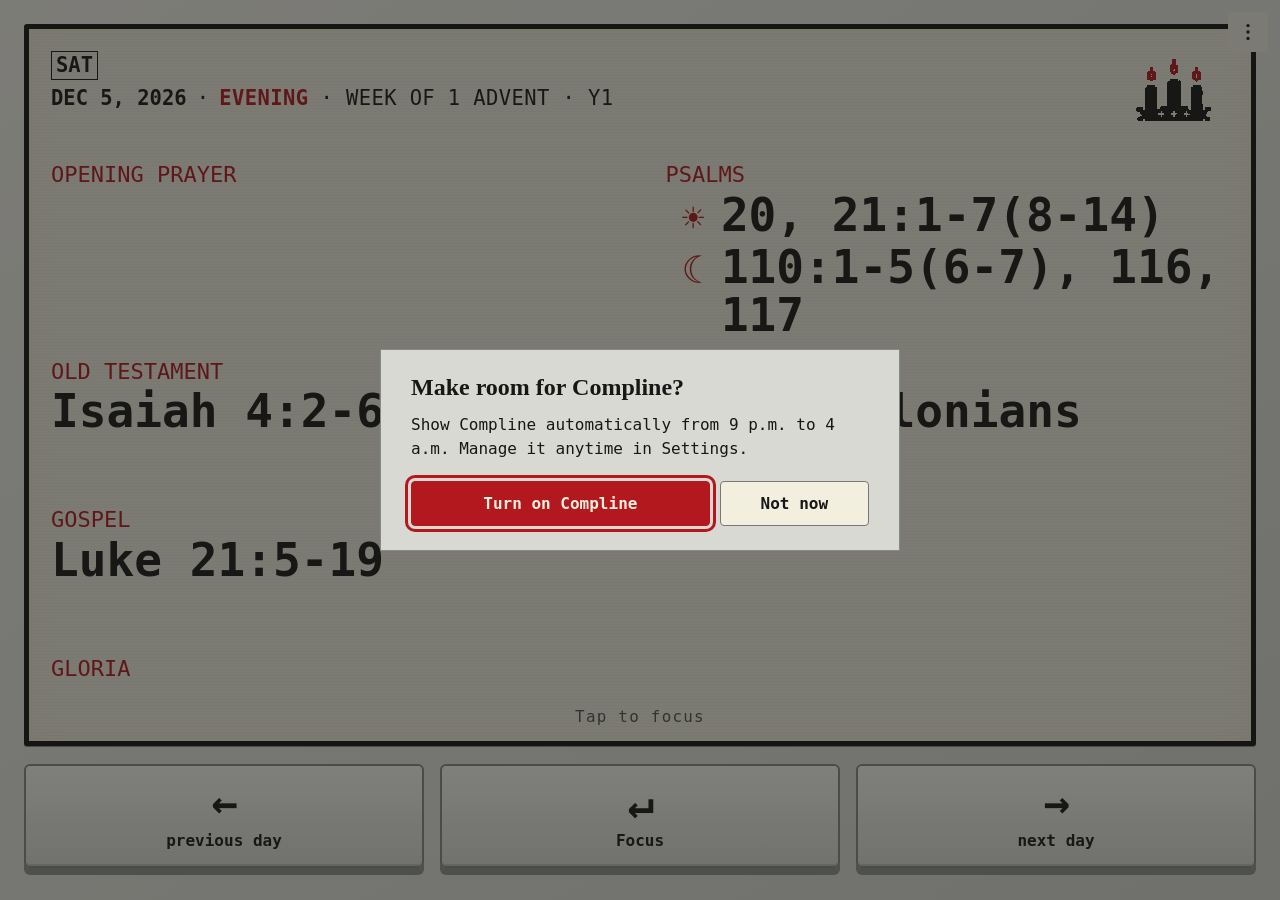
==== commit 11f18ae4: "fix: restore the one-screen reader footer PR #36 moved the install, FAQ, and credit footer under the" ====
--- a/index.html
+++ b/index.html
@@ -35,11 +35,11 @@
   <meta name="twitter:image" content="https://simpleliturgy.com/assets/og-simple-liturgy.png?v=3">
   <meta name="twitter:image:alt" content="Simplified Simple Liturgy reader showing Psalms, Old Testament, New Testament, and Gospel citations">
   <title>Simple Liturgy | BCP 1979 Daily Office Reader</title>
-  <link rel="manifest" href="./manifest.webmanifest?v=0.3.165">
-  <link rel="apple-touch-icon" sizes="180x180" href="./apple-touch-icon.png?v=0.3.165">
-  <link rel="icon" href="./icon.svg?v=0.3.165" type="image/svg+xml">
-  <link rel="stylesheet" href="./design-tokens.css?v=0.3.165">
-  <link rel="stylesheet" href="./app.css?v=0.3.165">
+  <link rel="manifest" href="./manifest.webmanifest?v=0.3.166">
+  <link rel="apple-touch-icon" sizes="180x180" href="./apple-touch-icon.png?v=0.3.166">
+  <link rel="icon" href="./icon.svg?v=0.3.166" type="image/svg+xml">
+  <link rel="stylesheet" href="./design-tokens.css?v=0.3.166">
+  <link rel="stylesheet" href="./app.css?v=0.3.166">
 </head>
 <body>
   <div class="ios-pwa-status-strip" aria-hidden="true"></div>
@@ -297,6 +297,59 @@
       </label>
       <p class="settings-note" data-analytics-status aria-live="polite">Checking analytics preference…</p>
     </section>
+
+    <footer class="app-footer">
+      <section class="install-guide" aria-labelledby="install-guide-title">
+        <p class="eyebrow">Save to your phone</p>
+        <h2 id="install-guide-title">Add to Home Screen</h2>
+        <div class="platform-steps">
+          <div>
+            <h3>iPhone or iPad</h3>
+            <ol>
+              <li>Open this page in <strong>Safari</strong>.</li>
+              <li>Tap the Share button.</li>
+              <li>Scroll down and choose <strong>Add to Home Screen</strong>.</li>
+              <li>Tap <strong>Add</strong> to place the app on your Home Screen.</li>
+            </ol>
+          </div>
+          <div>
+            <h3>Android</h3>
+            <ol>
+              <li>Open this page in <strong>Chrome</strong>.</li>
+              <li>Tap the three-dot menu.</li>
+              <li>Choose <strong>Add to Home screen</strong> or <strong>Install app</strong>.</li>
+              <li>Confirm <strong>Install</strong>.</li>
+            </ol>
+          </div>
+        </div>
+      </section>
+      <section class="faq-guide" aria-labelledby="faq-guide-title">
+        <p class="eyebrow">About the reader</p>
+        <h2 id="faq-guide-title">Frequently Asked Questions</h2>
+        <div class="faq-list">
+          <article>
+            <h3>Where is the Scripture text?</h3>
+            <p>Appointed lesson citations always appear. In Settings, Scripture text can stay Off (citation only), or show public-domain World English Bible (WEB) or King James Version (KJV) body text for Morning and Evening lessons. Some deuterocanonical lessons are absent from WEB; those keep the citation with a short note.</p>
+          </article>
+          <article>
+            <h3>Does it work offline?</h3>
+            <p>Yes. Load or install the app once while online so the reader, prayers, lectionary, and Scripture packs can be saved. It will then work in airplane mode, though reconnecting occasionally allows updates and restores data if your browser clears stored files.</p>
+          </article>
+          <article>
+            <h3>What is Beginner's Apprenticeship?</h3>
+            <p><a href="https://beginnersapprenticeship.com/about">Beginner's Apprenticeship</a> creates inter-denominational books, music, podcasts, and simple liturgies that adapt historic Christian prayer rhythms for families and households with small children.</p>
+          </article>
+        </div>
+      </section>
+      <div class="project-credit">
+        <p><a href="https://beginnersapprenticeship.com">A Beginner's Apprenticeship Project</a></p>
+        <p class="llms-credit"><a href="./llms.txt">LLMs.txt</a></p>
+        <p><a href="./terms.html">Terms &amp; Licensing</a></p>
+        <p><a href="./privacy.html">Privacy</a></p>
+        <p>&copy; 2026 Mount Worth Creative LLC</p>
+        <p class="app-version" id="app-version" aria-label="App version"></p>
+      </div>
+    </footer>
   </main>
 
   <section class="reader" aria-label="Simple Liturgy reader">
@@ -327,59 +380,6 @@
     </div>
   </section>
 
-  <footer class="app-footer">
-    <section class="install-guide" aria-labelledby="install-guide-title">
-      <p class="eyebrow">Save to your phone</p>
-      <h2 id="install-guide-title">Add to Home Screen</h2>
-      <div class="platform-steps">
-        <div>
-          <h3>iPhone or iPad</h3>
-          <ol>
-            <li>Open this page in <strong>Safari</strong>.</li>
-            <li>Tap the Share button.</li>
-            <li>Scroll down and choose <strong>Add to Home Screen</strong>.</li>
-            <li>Tap <strong>Add</strong> to place the app on your Home Screen.</li>
-          </ol>
-        </div>
-        <div>
-          <h3>Android</h3>
-          <ol>
-            <li>Open this page in <strong>Chrome</strong>.</li>
-            <li>Tap the three-dot menu.</li>
-            <li>Choose <strong>Add to Home screen</strong> or <strong>Install app</strong>.</li>
-            <li>Confirm <strong>Install</strong>.</li>
-          </ol>
-        </div>
-      </div>
-    </section>
-    <section class="faq-guide" aria-labelledby="faq-guide-title">
-      <p class="eyebrow">About the reader</p>
-      <h2 id="faq-guide-title">Frequently Asked Questions</h2>
-      <div class="faq-list">
-        <article>
-          <h3>Where is the Scripture text?</h3>
-          <p>Appointed lesson citations always appear. In Settings, Scripture text can stay Off (citation only), or show public-domain World English Bible (WEB) or King James Version (KJV) body text for Morning and Evening lessons. Some deuterocanonical lessons are absent from WEB; those keep the citation with a short note.</p>
-        </article>
-        <article>
-          <h3>Does it work offline?</h3>
-          <p>Yes. Load or install the app once while online so the reader, prayers, lectionary, and Scripture packs can be saved. It will then work in airplane mode, though reconnecting occasionally allows updates and restores data if your browser clears stored files.</p>
-        </article>
-        <article>
-          <h3>What is Beginner's Apprenticeship?</h3>
-          <p><a href="https://beginnersapprenticeship.com/about">Beginner's Apprenticeship</a> creates inter-denominational books, music, podcasts, and simple liturgies that adapt historic Christian prayer rhythms for families and households with small children.</p>
-        </article>
-      </div>
-    </section>
-    <div class="project-credit">
-      <p><a href="https://beginnersapprenticeship.com">A Beginner's Apprenticeship Project</a></p>
-      <p class="llms-credit"><a href="./llms.txt">LLMs.txt</a></p>
-      <p><a href="./terms.html">Terms &amp; Licensing</a></p>
-      <p><a href="./privacy.html">Privacy</a></p>
-      <p>&copy; 2026 Mount Worth Creative LLC</p>
-      <p class="app-version" id="app-version" aria-label="App version"></p>
-    </div>
-  </footer>
-
   <dialog class="onboarding-sheet" id="timed-office-onboarding" aria-labelledby="timed-office-onboarding-title" aria-describedby="timed-office-onboarding-description">
     <form method="dialog">
       <h2 id="timed-office-onboarding-title"></h2>
@@ -404,6 +404,6 @@
     </form>
   </dialog>
 
-  <script type="module" src="./app.js?v=0.3.165"></script>
+  <script type="module" src="./app.js?v=0.3.166"></script>
 </body>
 </html>
--- a/app.css
+++ b/app.css
@@ -121,12 +121,14 @@
 .reader-launch { font-weight: var(--font-weight-bold); }
 
 .reader {
-  position: relative;
+  position: fixed;
+  z-index: 1000;
+  inset: 0;
   min-width: 0;
   display: flex;
-  width: 100%;
-  min-height: 100svh;
-  height: 100svh;
+  width: auto;
+  min-height: 0;
+  height: auto;
   flex-direction: column;
   justify-content: stretch;
   gap: clamp(12px, 2vh, 20px);
@@ -161,7 +163,7 @@
 }
 
 .install-tooltip {
-  position: absolute;
+  position: fixed;
   z-index: 7;
   bottom: max(8px, env(safe-area-inset-bottom));
   left: 50%;
@@ -599,13 +601,7 @@
 .mobile-shortcuts { display: none; }
 .mobile-shortcuts > div { grid-template-columns: 1fr; gap: 2px; }
 .mobile-shortcuts span { color: var(--eyebrow); }
-.app-footer {
-  display: grid;
-  width: min(100%, 760px);
-  gap: 14px;
-  margin: 0 auto;
-  padding: 18px max(16px, env(safe-area-inset-right)) max(28px, env(safe-area-inset-bottom)) max(16px, env(safe-area-inset-left));
-}
+.app-footer { display: grid; gap: 14px; }
 .install-guide { display: grid; gap: 14px; }
 .app-footer h2, .app-footer h3, .app-footer p { margin: 0; }
 .app-footer h2 { font: var(--font-weight-semibold) var(--type-section-title) var(--font-family-display); }
@@ -793,7 +789,7 @@
     --type-reader-noonday: clamp(24px, 6.7vh, 27px);
     --type-reader-scripture: clamp(19px, 5.36vh, 22px);
   }
-  html:not(.settings-open), html:not(.settings-open) body { background: var(--paper); }
+  html:not(.settings-open), html:not(.settings-open) body { width: 100%; height: 100%; overflow: hidden; background: var(--paper); }
   .reader {
     display: block;
     padding: 0;
@@ -889,6 +885,9 @@
 
 @media (max-width: 767px), (hover: none) and (pointer: coarse) {
   html:not(.settings-open), html:not(.settings-open) body {
+    width: 100%;
+    height: 100%;
+    overflow: hidden;
     background: var(--paper);
   }
   .lords-prayer-text br { display: none; }
@@ -899,6 +898,9 @@
     background: var(--paper);
   }
   .installed-pwa .reader {
+    position: relative;
+    inset: auto;
+    width: 100%;
     min-height: 100vh;
     height: 100vh;
   }
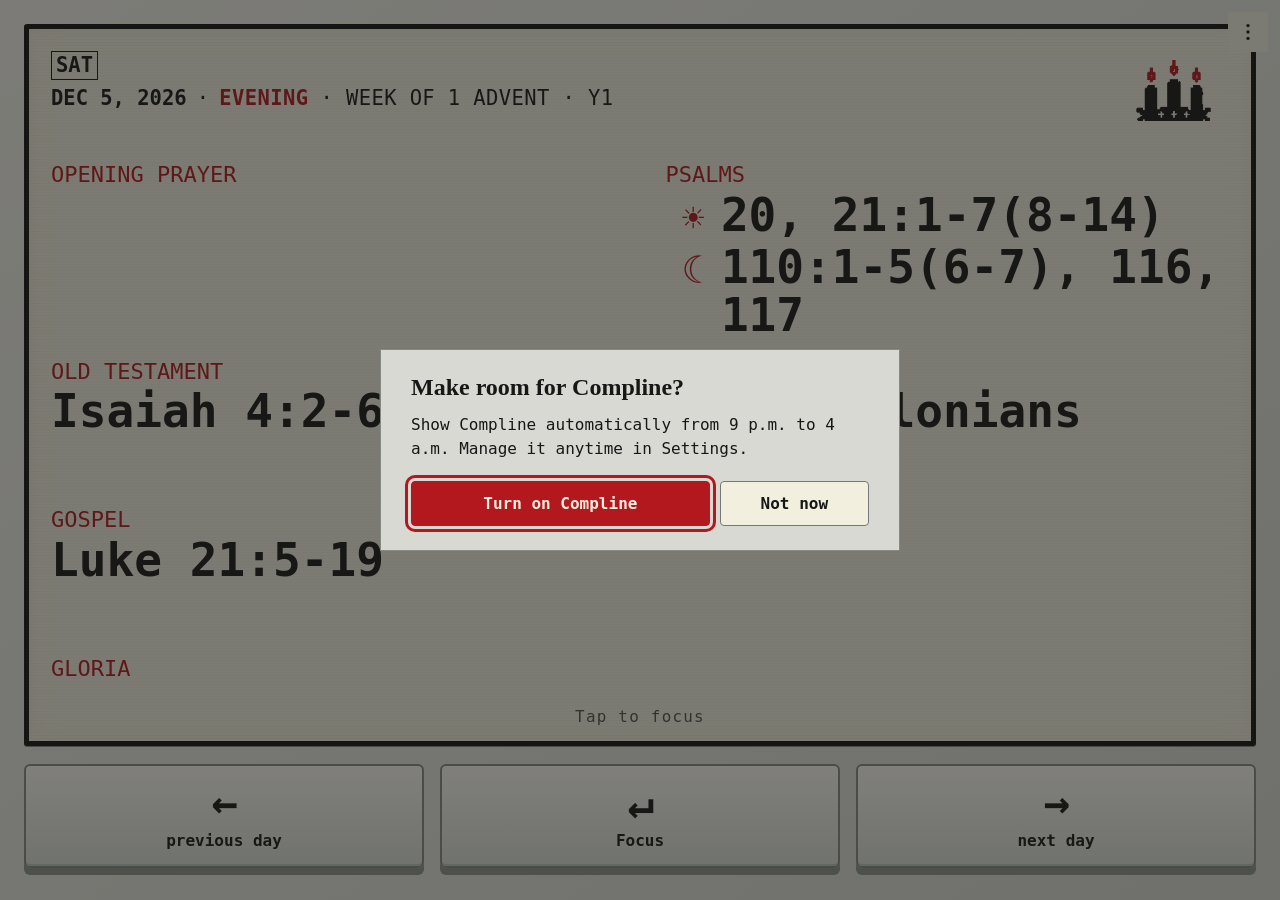
==== commit 192500ec: "fix: paint header icons without the iOS SVG filter iOS Safari was drawing every header icon after th" ====
--- a/index.html
+++ b/index.html
@@ -13,7 +13,20 @@
         const standalone = window.matchMedia("(display-mode: standalone)").matches
           || window.matchMedia("(display-mode: fullscreen)").matches
           || window.navigator.standalone === true;
-        if (standalone) document.documentElement.dataset.standalone = "";
+        if (!standalone) return;
+        const root = document.documentElement;
+        root.dataset.standalone = "";
+        // iOS standalone 100vh is taller than the webview. Measure the visible
+        // height before paint so the reader footer is not clipped off-screen.
+        const pinStandaloneViewport = () => {
+          const height = window.innerHeight;
+          if (height >= 200) root.style.setProperty("--standalone-viewport-height", `${Math.round(height)}px`);
+        };
+        pinStandaloneViewport();
+        window.addEventListener("resize", pinStandaloneViewport);
+        window.addEventListener("orientationchange", pinStandaloneViewport);
+        window.addEventListener("pageshow", pinStandaloneViewport);
+        window.visualViewport?.addEventListener("resize", pinStandaloneViewport);
       } catch {}
     })();
   </script>
@@ -35,39 +48,14 @@
   <meta name="twitter:image" content="https://simpleliturgy.com/assets/og-simple-liturgy.png?v=3">
   <meta name="twitter:image:alt" content="Simplified Simple Liturgy reader showing Psalms, Old Testament, New Testament, and Gospel citations">
   <title>Simple Liturgy | BCP 1979 Daily Office Reader</title>
-  <link rel="manifest" href="./manifest.webmanifest?v=0.3.166">
-  <link rel="apple-touch-icon" sizes="180x180" href="./apple-touch-icon.png?v=0.3.166">
-  <link rel="icon" href="./icon.svg?v=0.3.166" type="image/svg+xml">
-  <link rel="stylesheet" href="./design-tokens.css?v=0.3.166">
-  <link rel="stylesheet" href="./app.css?v=0.3.166">
+  <link rel="manifest" href="./manifest.webmanifest?v=0.3.170">
+  <link rel="apple-touch-icon" sizes="180x180" href="./apple-touch-icon.png?v=0.3.170">
+  <link rel="icon" href="./icon.svg?v=0.3.170" type="image/svg+xml">
+  <link rel="stylesheet" href="./design-tokens.css?v=0.3.170">
+  <link rel="stylesheet" href="./app.css?v=0.3.170">
 </head>
 <body>
   <div class="ios-pwa-status-strip" aria-hidden="true"></div>
-  <svg class="reader-art-filters" width="0" height="0" aria-hidden="true" focusable="false">
-    <defs>
-      <filter id="reader-art-palette" x="-10%" y="-10%" width="120%" height="120%" color-interpolation-filters="sRGB">
-        <feColorMatrix in="SourceGraphic" type="matrix" values="
-          0 0 0 0 0
-          0 0 0 0 0
-          0 0 0 0 0
-          3 -1.5 -1.5 0 0
-        " result="red-chroma"/>
-        <feComponentTransfer in="red-chroma" result="red-class">
-          <feFuncA type="discrete" tableValues="0 1 1 1 1"/>
-        </feComponentTransfer>
-        <feComposite in="red-class" in2="SourceAlpha" operator="in" result="red-mask"/>
-        <feComposite in="SourceAlpha" in2="red-mask" operator="out" result="ink-mask"/>
-        <feFlood class="reader-art-ink-color" result="ink-color"/>
-        <feComposite in="ink-color" in2="ink-mask" operator="in" result="ink-layer"/>
-        <feFlood class="reader-art-red-color" result="red-color"/>
-        <feComposite in="red-color" in2="red-mask" operator="in" result="red-layer"/>
-        <feMerge>
-          <feMergeNode in="ink-layer"/>
-          <feMergeNode in="red-layer"/>
-        </feMerge>
-      </filter>
-    </defs>
-  </svg>
   <main class="app-shell" id="settings-page" hidden>
     <header class="app-bar">
       <div>
@@ -404,6 +392,6 @@
     </form>
   </dialog>
 
-  <script type="module" src="./app.js?v=0.3.166"></script>
+  <script type="module" src="./app.js?v=0.3.170"></script>
 </body>
 </html>
--- a/app.css
+++ b/app.css
@@ -356,7 +356,7 @@
 .focus .label { font-size: var(--type-reader-focus-label); }
 .focus-cite { margin-top: 7px; max-width: 100%; font-size: var(--type-reader-focus-citation); font-weight: var(--font-weight-reader-content); line-height: 1.05; }
 .overview-focus-hint, .focus-continue-hint { position: absolute; z-index: 3; bottom: max(14px, calc(env(safe-area-inset-bottom) + 6px)); left: 50%; color: var(--ink); font-size: var(--type-reader-hint); font-weight: var(--font-weight-regular); letter-spacing: .08em; opacity: .72; pointer-events: none; transform: translateX(-50%); white-space: nowrap; }
-.install-tooltip-active .overview-focus-hint { display: none; }
+html.install-tooltip-active:not(.installed-pwa):not([data-standalone]) .overview-focus-hint { display: none; }
 .reader.focus-mode .install-tooltip { display: none !important; }
 .prayer-focus { justify-content: center; cursor: default; }
 .prayer-content { width: 100%; }
@@ -423,7 +423,7 @@
 }
 .scripture-lesson-text .noonday-psalm-number {
   flex: 0 0 auto;
-  min-width: 3ch;
+  min-width: 4ch;
   text-align: left;
 }
 .scripture-lesson-text .noonday-call-response {
@@ -440,10 +440,6 @@
 .continuation-ellipsis { display: inline-block !important; padding-right: .14em; font-kerning: none; letter-spacing: -.14em; white-space: nowrap; }
 .warning { display: inline-block; margin-top: 6px; padding: 2px 4px; background: var(--red); color: var(--paper); font-size: var(--type-reader-warning); }
 
-.reader-art-filters { position: absolute; width: 0; height: 0; overflow: hidden; }
-.reader-art-ink-color { flood-color: var(--screen-ink); }
-.reader-art-red-color { flood-color: var(--red); }
-
 .pixel-art-stack {
   position: absolute;
   z-index: 1;
@@ -461,7 +457,6 @@
   width: clamp(30px, 8vw, 40px);
   height: auto;
   aspect-ratio: 1 / 1;
-  filter: url("#reader-art-palette");
   object-fit: contain;
   image-rendering: auto;
 }
@@ -897,12 +892,30 @@
     padding: 0;
     background: var(--paper);
   }
+  /* 100vh in an installed app is the large viewport. The page locks
+     overflow, so the bottom band — where Tap to focus / Continue is
+     pinned — sits past the visible webview. Size the shell to the
+     measured visible height. 100dvh is the pre-measure fallback and
+     stays inside that clip; 100vh does not. */
+  :root[data-standalone]:not(.settings-open),
+  :root[data-standalone]:not(.settings-open) body,
+  html.installed-pwa:not(.settings-open),
+  html.installed-pwa:not(.settings-open) body {
+    min-height: 0;
+    height: var(--standalone-viewport-height, 100dvh);
+    max-height: var(--standalone-viewport-height, 100dvh);
+  }
+  :root[data-standalone] .reader,
   .installed-pwa .reader {
-    position: relative;
-    inset: auto;
-    width: 100%;
-    min-height: 100vh;
-    height: 100vh;
+    position: fixed;
+    top: 0;
+    right: 0;
+    bottom: auto;
+    left: 0;
+    width: auto;
+    min-height: 0;
+    height: var(--standalone-viewport-height, 100dvh);
+    max-height: var(--standalone-viewport-height, 100dvh);
   }
   .device-screen {
     position: absolute;
